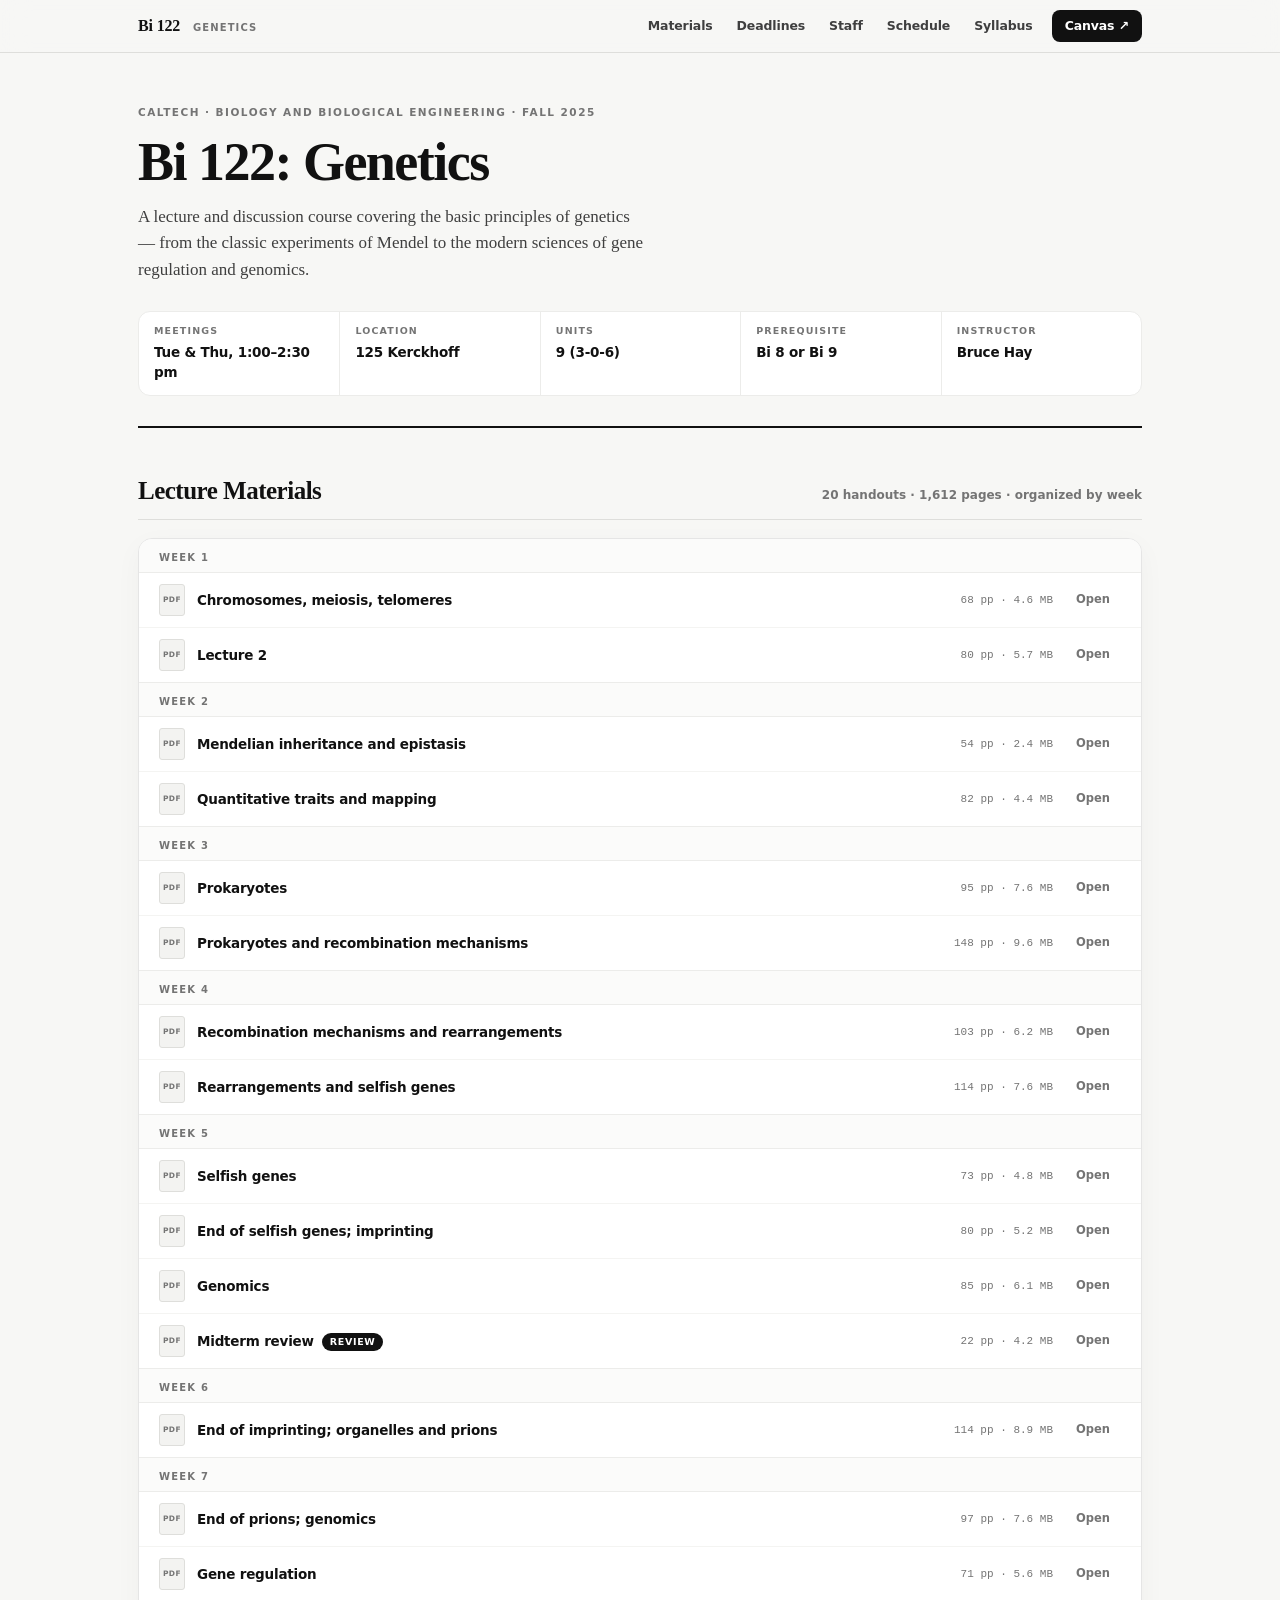
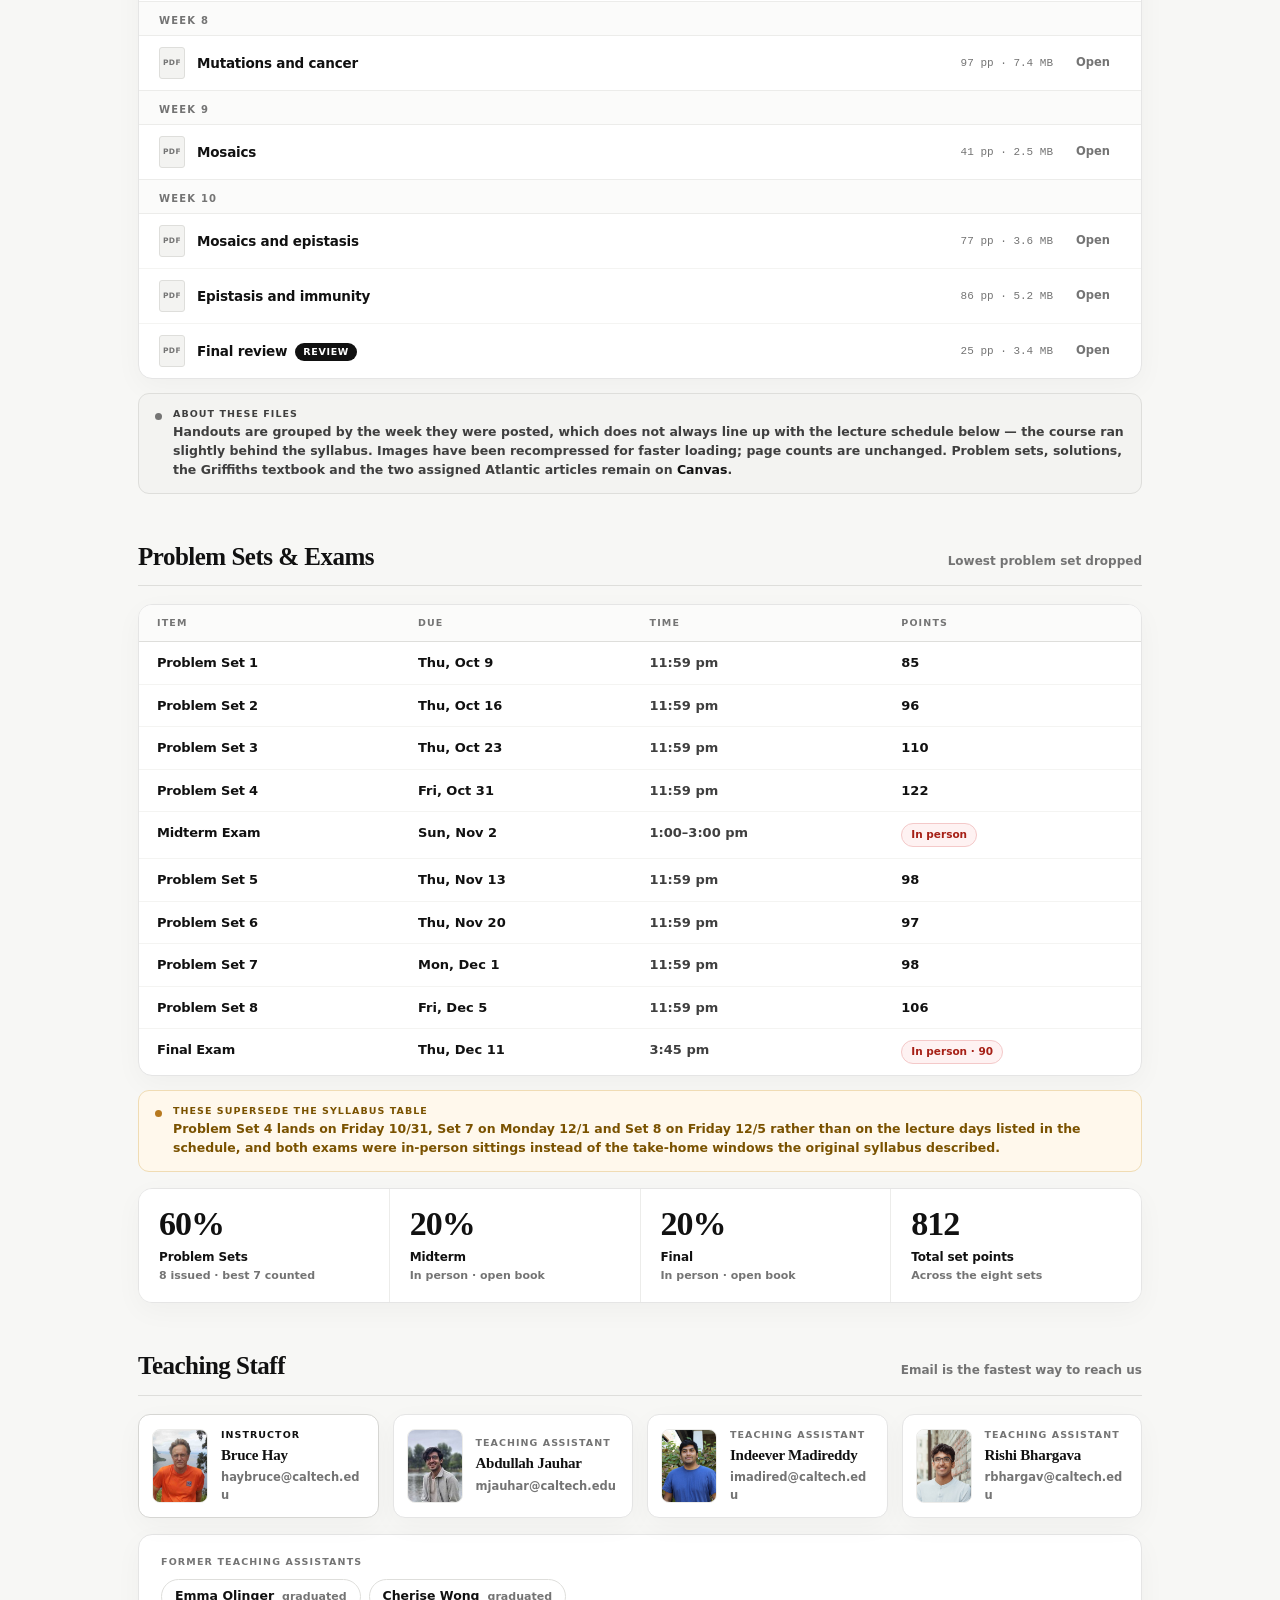
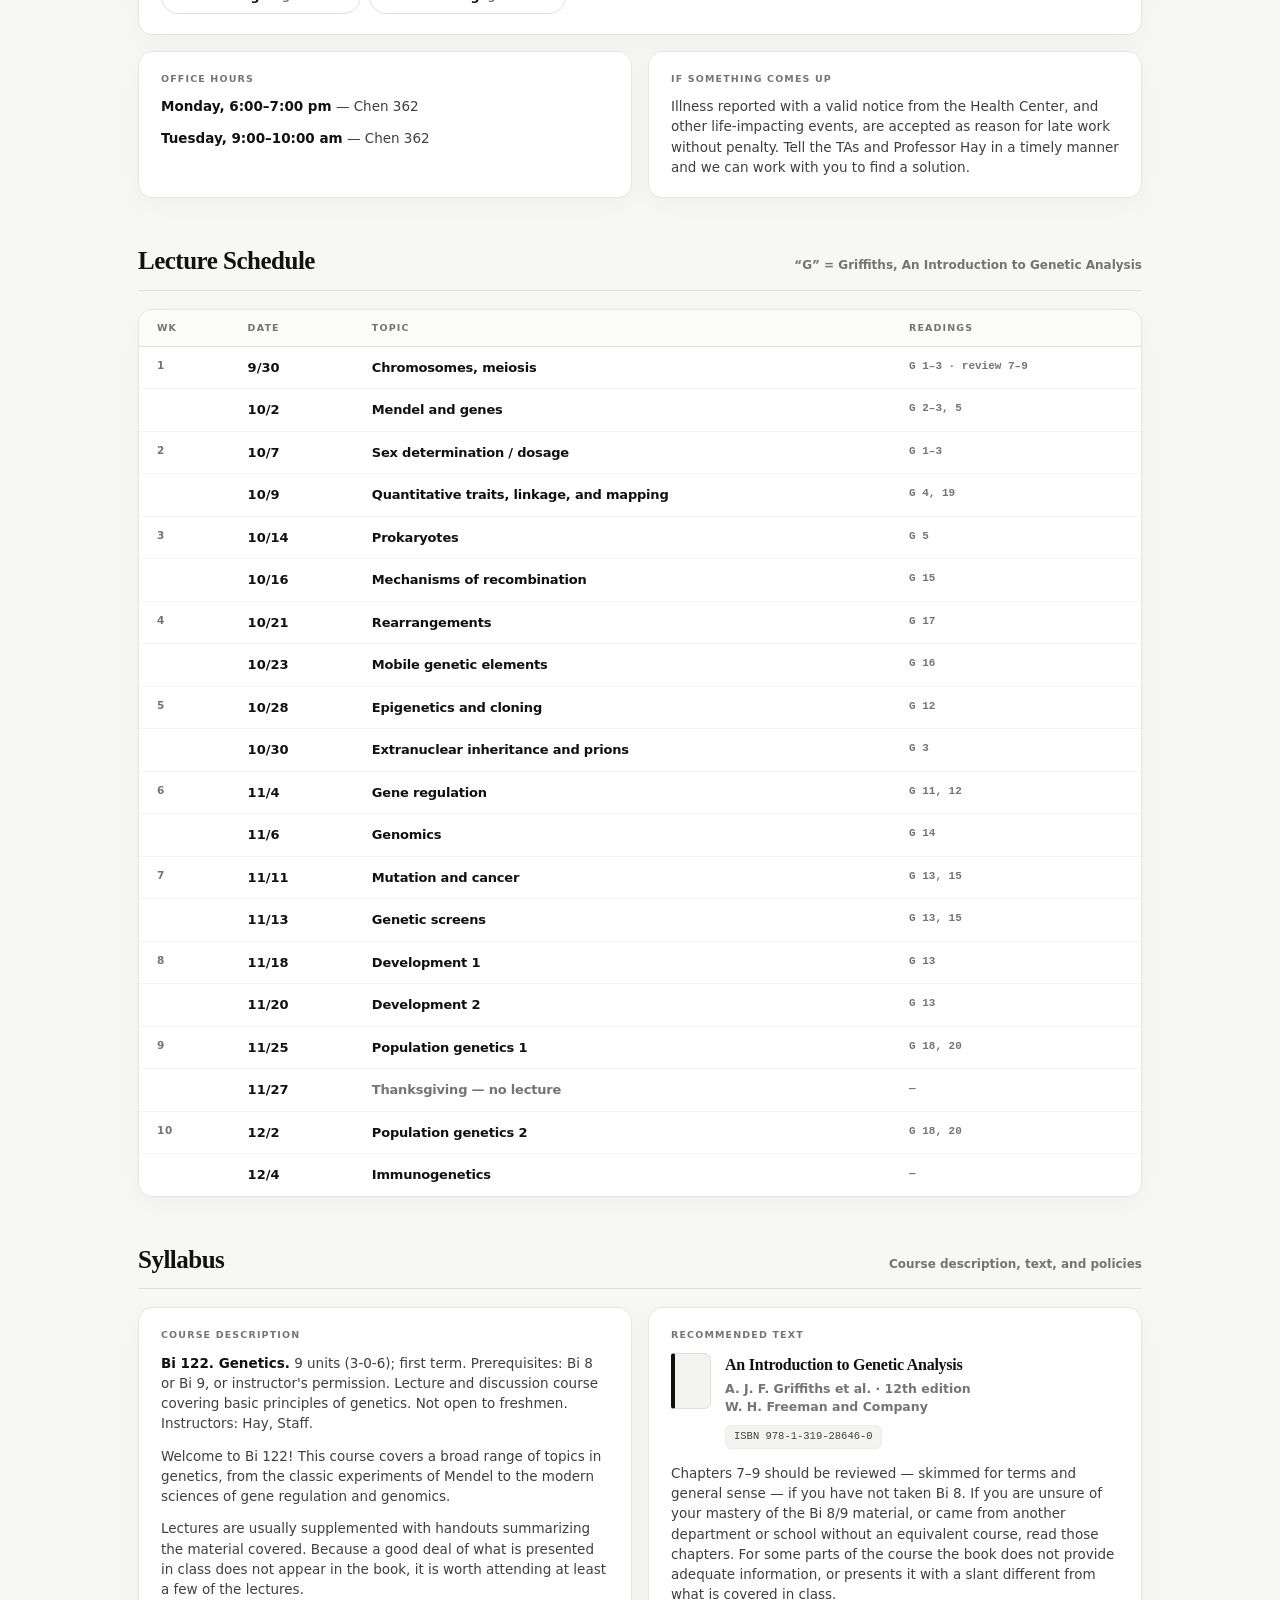
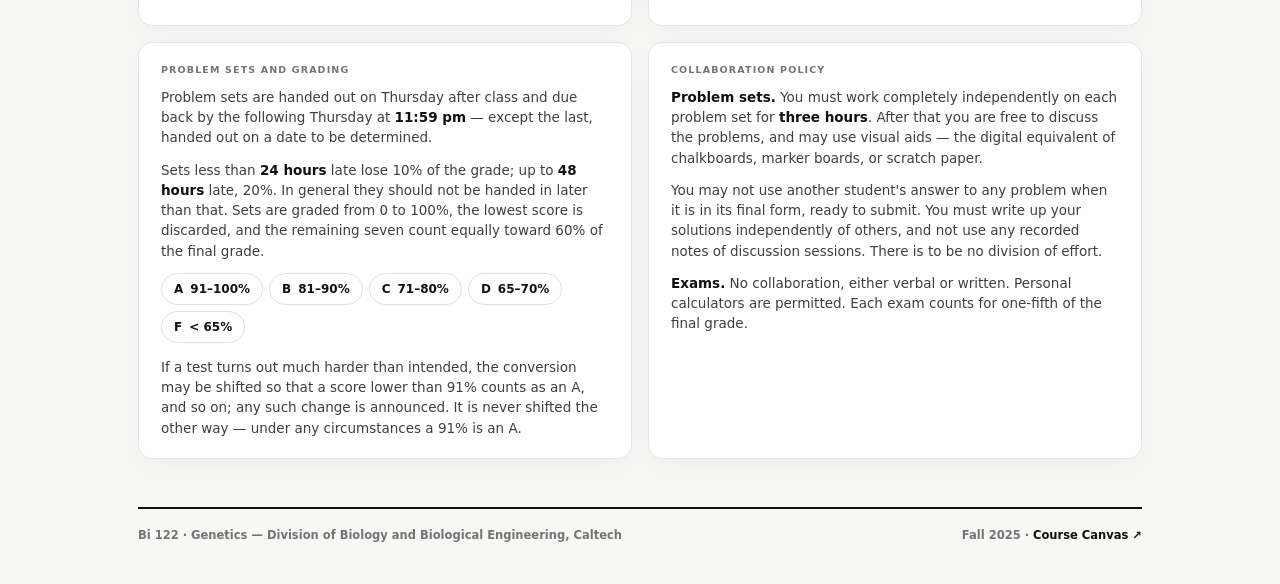
==== index.html @ 9243daea "Tighten staff card typography, document materials in README Co-Authored-By: Claude Fable 5 <noreply@" ====
<!DOCTYPE html>
<html lang="en">
<head>
<meta charset="utf-8">
<meta name="viewport" content="width=device-width, initial-scale=1">
<title>Bi 122 · Genetics — Caltech</title>
<meta name="description" content="Bi 122: Genetics — lecture handouts, problem set deadlines, syllabus, and teaching staff. Division of Biology and Biological Engineering, California Institute of Technology.">
<meta name="theme-color" content="#f7f7f5">
<link rel="stylesheet" href="styles.css">
</head>
<body>

<nav class="nav">
  <div class="nav-inner">
    <div class="nav-mark">Bi 122 <span>Genetics</span></div>
    <div class="nav-links">
      <a href="#materials">Materials</a>
      <a href="#deadlines">Deadlines</a>
      <a href="#staff">Staff</a>
      <a href="#schedule">Schedule</a>
      <a href="#syllabus">Syllabus</a>
      <a class="canvas" href="https://caltech.instructure.com/courses/9095" target="_blank" rel="noopener">Canvas ↗</a>
    </div>
  </div>
</nav>

<div class="shell">

  <header class="masthead">
    <div class="eyebrow">Caltech · Biology and Biological Engineering · Fall 2025</div>
    <h1>Bi 122: Genetics</h1>
    <p class="lede">
      A lecture and discussion course covering the basic principles of genetics — from the classic
      experiments of Mendel to the modern sciences of gene regulation and genomics.
    </p>
    <dl class="meta-row">
      <div class="meta-cell"><dt>Meetings</dt><dd>Tue &amp; Thu, 1:00–2:30 pm</dd></div>
      <div class="meta-cell"><dt>Location</dt><dd>125 Kerckhoff</dd></div>
      <div class="meta-cell"><dt>Units</dt><dd>9 (3-0-6)</dd></div>
      <div class="meta-cell"><dt>Prerequisite</dt><dd>Bi 8 or Bi 9</dd></div>
      <div class="meta-cell"><dt>Instructor</dt><dd>Bruce Hay</dd></div>
    </dl>
  </header>

  <!-- ── Materials ──────────────────────────────────────────── -->
  <section class="section" id="materials">
    <div class="section-head">
      <h2>Lecture Materials</h2>
      <span class="section-note">20 handouts · 1,612 pages · organized by week</span>
    </div>

    <div class="panel">
      <div class="wk">
        <div class="wk-head"><span class="wk-num">Week 1</span></div>
        <a class="file" href="materials/w1-chromosomes-meiosis-telomeres.pdf">
          <span class="file-ico">PDF</span>
          <span class="file-name">Chromosomes, meiosis, telomeres</span>
          <span class="file-meta">68 pp · 4.6 MB</span><span class="file-dl">Open</span>
        </a>
        <a class="file" href="materials/w1-lecture-2.pdf">
          <span class="file-ico">PDF</span>
          <span class="file-name">Lecture 2</span>
          <span class="file-meta">80 pp · 5.7 MB</span><span class="file-dl">Open</span>
        </a>
      </div>

      <div class="wk">
        <div class="wk-head"><span class="wk-num">Week 2</span></div>
        <a class="file" href="materials/w2-mendelian-inheritance-epistasis.pdf">
          <span class="file-ico">PDF</span>
          <span class="file-name">Mendelian inheritance and epistasis</span>
          <span class="file-meta">54 pp · 2.4 MB</span><span class="file-dl">Open</span>
        </a>
        <a class="file" href="materials/w2-quantitative-traits-mapping.pdf">
          <span class="file-ico">PDF</span>
          <span class="file-name">Quantitative traits and mapping</span>
          <span class="file-meta">82 pp · 4.4 MB</span><span class="file-dl">Open</span>
        </a>
      </div>

      <div class="wk">
        <div class="wk-head"><span class="wk-num">Week 3</span></div>
        <a class="file" href="materials/w3-prokaryotes.pdf">
          <span class="file-ico">PDF</span>
          <span class="file-name">Prokaryotes</span>
          <span class="file-meta">95 pp · 7.6 MB</span><span class="file-dl">Open</span>
        </a>
        <a class="file" href="materials/w3-prokaryotes-recombination.pdf">
          <span class="file-ico">PDF</span>
          <span class="file-name">Prokaryotes and recombination mechanisms</span>
          <span class="file-meta">148 pp · 9.6 MB</span><span class="file-dl">Open</span>
        </a>
      </div>

      <div class="wk">
        <div class="wk-head"><span class="wk-num">Week 4</span></div>
        <a class="file" href="materials/w4-recombination-rearrangements.pdf">
          <span class="file-ico">PDF</span>
          <span class="file-name">Recombination mechanisms and rearrangements</span>
          <span class="file-meta">103 pp · 6.2 MB</span><span class="file-dl">Open</span>
        </a>
        <a class="file" href="materials/w4-rearrangements-selfish-genes.pdf">
          <span class="file-ico">PDF</span>
          <span class="file-name">Rearrangements and selfish genes</span>
          <span class="file-meta">114 pp · 7.6 MB</span><span class="file-dl">Open</span>
        </a>
      </div>

      <div class="wk">
        <div class="wk-head"><span class="wk-num">Week 5</span></div>
        <a class="file" href="materials/w5-selfish-genes.pdf">
          <span class="file-ico">PDF</span>
          <span class="file-name">Selfish genes</span>
          <span class="file-meta">73 pp · 4.8 MB</span><span class="file-dl">Open</span>
        </a>
        <a class="file" href="materials/w5-selfish-genes-imprinting.pdf">
          <span class="file-ico">PDF</span>
          <span class="file-name">End of selfish genes; imprinting</span>
          <span class="file-meta">80 pp · 5.2 MB</span><span class="file-dl">Open</span>
        </a>
        <a class="file" href="materials/w5-genomics.pdf">
          <span class="file-ico">PDF</span>
          <span class="file-name">Genomics</span>
          <span class="file-meta">85 pp · 6.1 MB</span><span class="file-dl">Open</span>
        </a>
        <a class="file" href="materials/w5-midterm-review.pdf">
          <span class="file-ico">PDF</span>
          <span class="file-name">Midterm review<span class="rev">Review</span></span>
          <span class="file-meta">22 pp · 4.2 MB</span><span class="file-dl">Open</span>
        </a>
      </div>

      <div class="wk">
        <div class="wk-head"><span class="wk-num">Week 6</span></div>
        <a class="file" href="materials/w6-imprinting-organelles-prions.pdf">
          <span class="file-ico">PDF</span>
          <span class="file-name">End of imprinting; organelles and prions</span>
          <span class="file-meta">114 pp · 8.9 MB</span><span class="file-dl">Open</span>
        </a>
      </div>

      <div class="wk">
        <div class="wk-head"><span class="wk-num">Week 7</span></div>
        <a class="file" href="materials/w7-prions-genomics.pdf">
          <span class="file-ico">PDF</span>
          <span class="file-name">End of prions; genomics</span>
          <span class="file-meta">97 pp · 7.6 MB</span><span class="file-dl">Open</span>
        </a>
        <a class="file" href="materials/w7-gene-regulation.pdf">
          <span class="file-ico">PDF</span>
          <span class="file-name">Gene regulation</span>
          <span class="file-meta">71 pp · 5.6 MB</span><span class="file-dl">Open</span>
        </a>
      </div>

      <div class="wk">
        <div class="wk-head"><span class="wk-num">Week 8</span></div>
        <a class="file" href="materials/w8-mutations-cancer.pdf">
          <span class="file-ico">PDF</span>
          <span class="file-name">Mutations and cancer</span>
          <span class="file-meta">97 pp · 7.4 MB</span><span class="file-dl">Open</span>
        </a>
      </div>

      <div class="wk">
        <div class="wk-head"><span class="wk-num">Week 9</span></div>
        <a class="file" href="materials/w9-mosaics.pdf">
          <span class="file-ico">PDF</span>
          <span class="file-name">Mosaics</span>
          <span class="file-meta">41 pp · 2.5 MB</span><span class="file-dl">Open</span>
        </a>
      </div>

      <div class="wk">
        <div class="wk-head"><span class="wk-num">Week 10</span></div>
        <a class="file" href="materials/w10-mosaics-epistasis.pdf">
          <span class="file-ico">PDF</span>
          <span class="file-name">Mosaics and epistasis</span>
          <span class="file-meta">77 pp · 3.6 MB</span><span class="file-dl">Open</span>
        </a>
        <a class="file" href="materials/w10-epistasis-immunity.pdf">
          <span class="file-ico">PDF</span>
          <span class="file-name">Epistasis and immunity</span>
          <span class="file-meta">86 pp · 5.2 MB</span><span class="file-dl">Open</span>
        </a>
        <a class="file" href="materials/w10-final-review.pdf">
          <span class="file-ico">PDF</span>
          <span class="file-name">Final review<span class="rev">Review</span></span>
          <span class="file-meta">25 pp · 3.4 MB</span><span class="file-dl">Open</span>
        </a>
      </div>
    </div>

    <div class="callout plain">
      <div>
        <span class="callout-tag">About these files</span>
        Handouts are grouped by the week they were posted, which does not always line up with the
        lecture schedule below — the course ran slightly behind the syllabus. Images have been
        recompressed for faster loading; page counts are unchanged. Problem sets, solutions, the
        Griffiths textbook and the two assigned <em>Atlantic</em> articles remain on
        <a href="https://caltech.instructure.com/courses/9095" target="_blank" rel="noopener"><strong>Canvas</strong></a>.
      </div>
    </div>
  </section>

  <!-- ── Deadlines ──────────────────────────────────────────── -->
  <section class="section" id="deadlines">
    <div class="section-head">
      <h2>Problem Sets &amp; Exams</h2>
      <span class="section-note">Lowest problem set dropped</span>
    </div>

    <div class="panel">
      <div class="table-scroll">
        <table>
          <thead>
            <tr>
              <th scope="col">Item</th><th scope="col">Due</th>
              <th scope="col">Time</th><th scope="col">Points</th>
            </tr>
          </thead>
          <tbody>
            <tr><td class="topic">Problem Set 1</td><td class="date">Thu, Oct 9</td><td>11:59 pm</td><td class="num">85</td></tr>
            <tr><td class="topic">Problem Set 2</td><td class="date">Thu, Oct 16</td><td>11:59 pm</td><td class="num">96</td></tr>
            <tr><td class="topic">Problem Set 3</td><td class="date">Thu, Oct 23</td><td>11:59 pm</td><td class="num">110</td></tr>
            <tr><td class="topic">Problem Set 4</td><td class="date">Fri, Oct 31</td><td>11:59 pm</td><td class="num">122</td></tr>
            <tr class="rule">
              <td class="topic">Midterm Exam</td><td class="date">Sun, Nov 2</td>
              <td>1:00–3:00 pm</td><td><span class="tag exam">In person</span></td>
            </tr>
            <tr class="rule"><td class="topic">Problem Set 5</td><td class="date">Thu, Nov 13</td><td>11:59 pm</td><td class="num">98</td></tr>
            <tr><td class="topic">Problem Set 6</td><td class="date">Thu, Nov 20</td><td>11:59 pm</td><td class="num">97</td></tr>
            <tr><td class="topic">Problem Set 7</td><td class="date">Mon, Dec 1</td><td>11:59 pm</td><td class="num">98</td></tr>
            <tr><td class="topic">Problem Set 8</td><td class="date">Fri, Dec 5</td><td>11:59 pm</td><td class="num">106</td></tr>
            <tr class="rule">
              <td class="topic">Final Exam</td><td class="date">Thu, Dec 11</td>
              <td>3:45 pm</td><td><span class="tag exam">In person · 90</span></td>
            </tr>
          </tbody>
        </table>
      </div>
    </div>

    <div class="callout">
      <div>
        <span class="callout-tag">These supersede the syllabus table</span>
        Problem Set 4 lands on Friday 10/31, Set 7 on Monday 12/1 and Set 8 on Friday 12/5 rather
        than on the lecture days listed in the schedule, and both exams were in-person sittings
        instead of the take-home windows the original syllabus described.
      </div>
    </div>

    <div class="panel" style="margin-top:16px">
      <div class="stats">
        <div class="stat">
          <div class="stat-value">60%</div>
          <div class="stat-label">Problem Sets</div>
          <div class="stat-sub">8 issued · best 7 counted</div>
        </div>
        <div class="stat">
          <div class="stat-value">20%</div>
          <div class="stat-label">Midterm</div>
          <div class="stat-sub">In person · open book</div>
        </div>
        <div class="stat">
          <div class="stat-value">20%</div>
          <div class="stat-label">Final</div>
          <div class="stat-sub">In person · open book</div>
        </div>
        <div class="stat">
          <div class="stat-value">812</div>
          <div class="stat-label">Total set points</div>
          <div class="stat-sub">Across the eight sets</div>
        </div>
      </div>
    </div>
  </section>

  <!-- ── Staff ──────────────────────────────────────────────── -->
  <section class="section" id="staff">
    <div class="section-head">
      <h2>Teaching Staff</h2>
      <span class="section-note">Email is the fastest way to reach us</span>
    </div>

    <div class="people">
      <div class="person lead">
        <img src="images/hay.jpg" alt="Bruce Hay" width="56" height="74">
        <div>
          <div class="person-role">Instructor</div>
          <div class="person-name">Bruce Hay</div>
          <a class="person-mail" href="mailto:haybruce@caltech.edu">haybruce@caltech.edu</a>
        </div>
      </div>
      <div class="person">
        <img src="images/jauhar.jpg" alt="Abdullah Jauhar" width="56" height="74">
        <div>
          <div class="person-role">Teaching Assistant</div>
          <div class="person-name">Abdullah Jauhar</div>
          <a class="person-mail" href="mailto:mjauhar@caltech.edu">mjauhar@caltech.edu</a>
        </div>
      </div>
      <div class="person">
        <img src="images/madireddy.jpg" alt="Indeever Madireddy" width="56" height="74">
        <div>
          <div class="person-role">Teaching Assistant</div>
          <div class="person-name">Indeever Madireddy</div>
          <a class="person-mail" href="mailto:imadired@caltech.edu">imadired@caltech.edu</a>
        </div>
      </div>
      <div class="person">
        <img src="images/bhargava.jpg" alt="Rishi Bhargava" width="56" height="74">
        <div>
          <div class="person-role">Teaching Assistant</div>
          <div class="person-name">Rishi Bhargava</div>
          <a class="person-mail" href="mailto:rbhargav@caltech.edu">rbhargav@caltech.edu</a>
        </div>
      </div>
    </div>

    <div class="panel panel-pad" style="margin-top:16px">
      <div class="sub">Former teaching assistants</div>
      <div class="alumni">
        <span class="alum">Emma Olinger <span>graduated</span></span>
        <span class="alum">Cherise Wong <span>graduated</span></span>
      </div>
    </div>

    <div class="grid-2" style="margin-top:16px">
      <div class="panel panel-pad">
        <div class="sub">Office hours</div>
        <div class="prose">
          <p><strong>Monday, 6:00–7:00 pm</strong> — Chen 362</p>
          <p><strong>Tuesday, 9:00–10:00 am</strong> — Chen 362</p>
        </div>
      </div>
      <div class="panel panel-pad">
        <div class="sub">If something comes up</div>
        <div class="prose">
          <p>
            Illness reported with a valid notice from the Health Center, and other life-impacting
            events, are accepted as reason for late work without penalty. Tell the TAs and Professor
            Hay in a timely manner and we can work with you to find a solution.
          </p>
        </div>
      </div>
    </div>
  </section>

  <!-- ── Schedule ───────────────────────────────────────────── -->
  <section class="section" id="schedule">
    <div class="section-head">
      <h2>Lecture Schedule</h2>
      <span class="section-note">“G” = Griffiths, <em>An Introduction to Genetic Analysis</em></span>
    </div>

    <div class="panel">
      <div class="table-scroll">
        <table>
          <thead>
            <tr>
              <th scope="col">Wk</th><th scope="col">Date</th>
              <th scope="col">Topic</th><th scope="col">Readings</th>
            </tr>
          </thead>
          <tbody>
            <tr><td class="week">1</td><td class="date">9/30</td><td class="topic">Chromosomes, meiosis</td><td class="reading">G 1–3 · review 7–9</td></tr>
            <tr><td class="week"></td><td class="date">10/2</td><td class="topic">Mendel and genes</td><td class="reading">G 2–3, 5</td></tr>
            <tr class="rule"><td class="week">2</td><td class="date">10/7</td><td class="topic">Sex determination / dosage</td><td class="reading">G 1–3</td></tr>
            <tr><td class="week"></td><td class="date">10/9</td><td class="topic">Quantitative traits, linkage, and mapping</td><td class="reading">G 4, 19</td></tr>
            <tr class="rule"><td class="week">3</td><td class="date">10/14</td><td class="topic">Prokaryotes</td><td class="reading">G 5</td></tr>
            <tr><td class="week"></td><td class="date">10/16</td><td class="topic">Mechanisms of recombination</td><td class="reading">G 15</td></tr>
            <tr class="rule"><td class="week">4</td><td class="date">10/21</td><td class="topic">Rearrangements</td><td class="reading">G 17</td></tr>
            <tr><td class="week"></td><td class="date">10/23</td><td class="topic">Mobile genetic elements</td><td class="reading">G 16</td></tr>
            <tr class="rule"><td class="week">5</td><td class="date">10/28</td><td class="topic">Epigenetics and cloning</td><td class="reading">G 12</td></tr>
            <tr><td class="week"></td><td class="date">10/30</td><td class="topic">Extranuclear inheritance and prions</td><td class="reading">G 3</td></tr>
            <tr class="rule"><td class="week">6</td><td class="date">11/4</td><td class="topic">Gene regulation</td><td class="reading">G 11, 12</td></tr>
            <tr><td class="week"></td><td class="date">11/6</td><td class="topic">Genomics</td><td class="reading">G 14</td></tr>
            <tr class="rule"><td class="week">7</td><td class="date">11/11</td><td class="topic">Mutation and cancer</td><td class="reading">G 13, 15</td></tr>
            <tr><td class="week"></td><td class="date">11/13</td><td class="topic">Genetic screens</td><td class="reading">G 13, 15</td></tr>
            <tr class="rule"><td class="week">8</td><td class="date">11/18</td><td class="topic">Development 1</td><td class="reading">G 13</td></tr>
            <tr><td class="week"></td><td class="date">11/20</td><td class="topic">Development 2</td><td class="reading">G 13</td></tr>
            <tr class="rule"><td class="week">9</td><td class="date">11/25</td><td class="topic">Population genetics 1</td><td class="reading">G 18, 20</td></tr>
            <tr class="row-off"><td class="week"></td><td class="date">11/27</td><td class="topic">Thanksgiving — no lecture</td><td class="reading">—</td></tr>
            <tr class="rule"><td class="week">10</td><td class="date">12/2</td><td class="topic">Population genetics 2</td><td class="reading">G 18, 20</td></tr>
            <tr><td class="week"></td><td class="date">12/4</td><td class="topic">Immunogenetics</td><td class="reading">—</td></tr>
          </tbody>
        </table>
      </div>
    </div>
  </section>

  <!-- ── Syllabus ───────────────────────────────────────────── -->
  <section class="section" id="syllabus">
    <div class="section-head">
      <h2>Syllabus</h2>
      <span class="section-note">Course description, text, and policies</span>
    </div>

    <div class="grid-2">
      <div class="panel panel-pad">
        <div class="sub">Course description</div>
        <div class="prose">
          <p>
            <strong>Bi 122. Genetics.</strong> 9 units (3-0-6); first term. Prerequisites: Bi 8 or
            Bi 9, or instructor's permission. Lecture and discussion course covering basic principles
            of genetics. Not open to freshmen. Instructors: Hay, Staff.
          </p>
          <p>
            Welcome to Bi 122! This course covers a broad range of topics in genetics, from the
            classic experiments of Mendel to the modern sciences of gene regulation and genomics.
          </p>
          <p>
            Lectures are usually supplemented with handouts summarizing the material covered. Because
            a good deal of what is presented in class does not appear in the book, it is worth
            attending at least a few of the lectures.
          </p>
        </div>
      </div>

      <div class="panel panel-pad">
        <div class="sub">Recommended text</div>
        <div class="book">
          <div class="book-spine" aria-hidden="true"></div>
          <div>
            <div class="book-title">An Introduction to Genetic Analysis</div>
            <div class="book-meta">
              A. J. F. Griffiths et al. · 12th edition<br>W. H. Freeman and Company
            </div>
            <span class="isbn">ISBN 978-1-319-28646-0</span>
          </div>
        </div>
        <div class="prose" style="margin-top:14px">
          <p>
            Chapters 7–9 should be reviewed — skimmed for terms and general sense — if you have not
            taken Bi 8. If you are unsure of your mastery of the Bi 8/9 material, or came from
            another department or school without an equivalent course, read those chapters. For some
            parts of the course the book does not provide adequate information, or presents it with
            a slant different from what is covered in class.
          </p>
        </div>
      </div>
    </div>

    <div class="grid-2" style="margin-top:16px">
      <div class="panel panel-pad">
        <div class="sub">Problem sets and grading</div>
        <div class="prose">
          <p>
            Problem sets are handed out on Thursday after class and due back by the following
            Thursday at <strong>11:59 pm</strong> — except the last, handed out on a date to be
            determined.
          </p>
          <p>
            Sets less than <strong>24 hours</strong> late lose 10% of the grade; up to
            <strong>48 hours</strong> late, 20%. In general they should not be handed in later than
            that. Sets are graded from 0 to 100%, the lowest score is discarded, and the remaining
            seven count equally toward 60% of the final grade.
          </p>
        </div>
        <div class="scale">
          <span class="grade"><b>A</b> 91–100%</span>
          <span class="grade"><b>B</b> 81–90%</span>
          <span class="grade"><b>C</b> 71–80%</span>
          <span class="grade"><b>D</b> 65–70%</span>
          <span class="grade"><b>F</b> &lt; 65%</span>
        </div>
        <div class="prose" style="margin-top:14px">
          <p>
            If a test turns out much harder than intended, the conversion may be shifted so that a
            score lower than 91% counts as an A, and so on; any such change is announced. It is never
            shifted the other way — under any circumstances a 91% is an A.
          </p>
        </div>
      </div>

      <div class="panel panel-pad">
        <div class="sub">Collaboration policy</div>
        <div class="prose">
          <p>
            <strong>Problem sets.</strong> You must work completely independently on each problem set
            for <strong>three hours</strong>. After that you are free to discuss the problems, and may
            use visual aids — the digital equivalent of chalkboards, marker boards, or scratch paper.
          </p>
          <p>
            You may not use another student's answer to any problem when it is in its final form,
            ready to submit. You must write up your solutions independently of others, and not use
            any recorded notes of discussion sessions. There is to be no division of effort.
          </p>
          <p>
            <strong>Exams.</strong> No collaboration, either verbal or written. Personal calculators
            are permitted. Each exam counts for one-fifth of the final grade.
          </p>
        </div>
      </div>
    </div>
  </section>

  <footer class="footer">
    <span>Bi 122 · Genetics — Division of Biology and Biological Engineering, Caltech</span>
    <span>Fall 2025 · <a href="https://caltech.instructure.com/courses/9095" target="_blank" rel="noopener">Course Canvas ↗</a></span>
  </footer>

</div>
</body>
</html>
---- styles.css ----
/* ── Bi 122 · Genetics ─────────────────────────────────────────────── */

:root {
  --background: #f7f7f5;
  --panel: #ffffff;
  --surface: #f3f3f1;
  --surface-hover: #ececea;
  --ink: #111111;
  --muted: #747474;
  --muted-strong: #3f3f3f;
  --border: #dededb;
  --border-soft: #ececea;
  --danger: #b42318;
  --shadow: 0 10px 32px rgba(17, 17, 17, 0.055);
  --panel-shadow: 0 8px 28px rgba(0, 0, 0, 0.035);
  --ease: cubic-bezier(0.2, 0.8, 0.2, 1);
  --serif: Charter, "Bitstream Charter", "Iowan Old Style", "Palatino Linotype",
    Palatino, "Book Antiqua", Georgia, ui-serif, serif;
  --sans: Inter, ui-sans-serif, system-ui, -apple-system, BlinkMacSystemFont,
    "Segoe UI", sans-serif;
  --mono: ui-monospace, SFMono-Regular, Menlo, Monaco, Consolas, monospace;
}

*,
*::before,
*::after {
  box-sizing: border-box;
}

html {
  scroll-behavior: smooth;
  scroll-padding-top: 76px;
}

body {
  margin: 0;
  min-width: 320px;
  background: var(--background);
  color: var(--ink);
  font-family: var(--sans);
  font-size: 13.5px;
  line-height: 1.5;
  font-synthesis: none;
  text-rendering: optimizeLegibility;
  -webkit-font-smoothing: antialiased;
  -moz-osx-font-smoothing: grayscale;
}

::selection {
  background: #ddddda;
}

a {
  color: var(--ink);
  text-decoration: none;
}

a:focus-visible,
button:focus-visible {
  outline: 2px solid var(--ink);
  outline-offset: 3px;
  border-radius: 3px;
}

/* ── Shell ─────────────────────────────────────────────────────────── */

.shell {
  max-width: 1060px;
  margin: 0 auto;
  padding: 0 28px 40px;
}

/* ── Nav ───────────────────────────────────────────────────────────── */

.nav {
  position: sticky;
  top: 0;
  z-index: 20;
  background: rgba(247, 247, 245, 0.9);
  backdrop-filter: saturate(180%) blur(14px);
  -webkit-backdrop-filter: saturate(180%) blur(14px);
  border-bottom: 1px solid var(--border);
}

.nav-inner {
  max-width: 1060px;
  margin: 0 auto;
  padding: 10px 28px;
  display: flex;
  align-items: center;
  justify-content: space-between;
  gap: 16px;
}

.nav-mark {
  font-family: var(--serif);
  font-size: 16px;
  font-weight: 700;
  letter-spacing: -0.01em;
  white-space: nowrap;
}

.nav-mark span {
  font-family: var(--sans);
  font-size: 10px;
  font-weight: 800;
  letter-spacing: 0.11em;
  text-transform: uppercase;
  color: var(--muted);
  margin-left: 9px;
}

.nav-links {
  display: flex;
  align-items: center;
  gap: 2px;
  flex-wrap: wrap;
}

.nav-links a {
  display: inline-flex;
  align-items: center;
  height: 32px;
  padding: 0 11px;
  border-radius: 8px;
  font-size: 12.5px;
  font-weight: 650;
  letter-spacing: -0.01em;
  color: var(--muted-strong);
  transition: background 0.18s var(--ease), color 0.18s var(--ease);
}

.nav-links a:hover {
  background: var(--surface-hover);
  color: var(--ink);
}

.nav-links a.canvas {
  margin-left: 6px;
  background: var(--ink);
  color: #fff;
  font-weight: 700;
  padding: 0 13px;
}

.nav-links a.canvas:hover {
  background: #000;
  color: #fff;
}

/* ── Masthead ──────────────────────────────────────────────────────── */

.masthead {
  padding: 52px 0 30px;
  border-bottom: 2px solid var(--ink);
}

.eyebrow {
  font-size: 10.5px;
  font-weight: 800;
  letter-spacing: 0.14em;
  text-transform: uppercase;
  color: var(--muted);
}

.masthead h1 {
  font-family: var(--serif);
  margin: 14px 0 0;
  font-size: clamp(34px, 6vw, 54px);
  font-weight: 700;
  letter-spacing: -0.028em;
  line-height: 1.02;
}

.masthead .lede {
  margin: 14px 0 0;
  max-width: 60ch;
  font-family: var(--serif);
  font-size: 17px;
  line-height: 1.55;
  color: var(--muted-strong);
}

.meta-row {
  display: flex;
  flex-wrap: wrap;
  margin: 28px 0 0;
  background: var(--panel);
  border: 1px solid var(--border-soft);
  border-radius: 12px;
  overflow: hidden;
}

.meta-cell {
  flex: 1 1 138px;
  padding: 12px 15px;
  border-left: 1px solid var(--border-soft);
}

.meta-cell:first-child {
  border-left: 0;
}

.meta-cell dt {
  font-size: 9.5px;
  font-weight: 800;
  letter-spacing: 0.12em;
  text-transform: uppercase;
  color: var(--muted);
}

.meta-cell dd {
  margin: 4px 0 0;
  font-size: 13.5px;
  font-weight: 700;
  letter-spacing: -0.015em;
}

/* ── Sections ──────────────────────────────────────────────────────── */

.section {
  padding-top: 44px;
}

.section-head {
  display: flex;
  align-items: baseline;
  justify-content: space-between;
  gap: 14px;
  flex-wrap: wrap;
  padding-bottom: 10px;
  margin-bottom: 18px;
  border-bottom: 1px solid var(--border);
}

.section h2 {
  font-family: var(--serif);
  margin: 0;
  font-size: 25px;
  font-weight: 700;
  letter-spacing: -0.02em;
}

.section-note {
  font-size: 12px;
  font-weight: 650;
  color: var(--muted);
}

/* ── Panels ────────────────────────────────────────────────────────── */

.panel {
  background: var(--panel);
  border: 1px solid #e5e5e5;
  border-radius: 14px;
  box-shadow: var(--panel-shadow);
  overflow: hidden;
}

.panel-pad {
  padding: 20px 22px;
}

.prose p {
  margin: 0 0 12px;
  color: var(--muted-strong);
  max-width: 76ch;
}

.prose p:last-child {
  margin-bottom: 0;
}

.prose strong {
  color: var(--ink);
  font-weight: 700;
}

.grid-2 {
  display: grid;
  grid-template-columns: repeat(2, 1fr);
  gap: 16px;
}

.sub {
  font-size: 9.5px;
  font-weight: 800;
  letter-spacing: 0.12em;
  text-transform: uppercase;
  color: var(--muted);
  margin-bottom: 10px;
}

/* ── People ────────────────────────────────────────────────────────── */

.people {
  display: grid;
  grid-template-columns: repeat(auto-fit, minmax(196px, 1fr));
  gap: 14px;
}

.person {
  display: flex;
  gap: 13px;
  align-items: center;
  padding: 13px;
  background: var(--panel);
  border: 1px solid #e5e5e5;
  border-radius: 12px;
  box-shadow: var(--panel-shadow);
  transition: transform 0.2s var(--ease), box-shadow 0.2s var(--ease);
}

.person:hover {
  transform: translateY(-2px);
  box-shadow: var(--shadow);
}

.person img {
  flex: none;
  width: 56px;
  height: 74px;
  object-fit: cover;
  border-radius: 8px;
  background: var(--surface);
  border: 1px solid var(--border-soft);
}

.person.lead {
  border-color: #d6d6d3;
}

.person.lead .person-role {
  color: var(--ink);
}

.person-role {
  font-size: 9.5px;
  font-weight: 800;
  letter-spacing: 0.11em;
  text-transform: uppercase;
  color: var(--muted);
}

.person-name {
  font-family: var(--serif);
  font-size: 15px;
  font-weight: 700;
  letter-spacing: -0.015em;
  margin-top: 2px;
}

.person-mail {
  display: block;
  margin-top: 3px;
  font-size: 11.5px;
  font-weight: 600;
  color: var(--muted);
  word-break: break-word;
  transition: color 0.18s var(--ease);
}

.person-mail:hover {
  color: var(--ink);
}

.alumni {
  display: flex;
  flex-wrap: wrap;
  gap: 8px;
  align-items: center;
}

.alum {
  display: inline-flex;
  align-items: baseline;
  gap: 8px;
  padding: 7px 13px;
  border-radius: 999px;
  border: 1px solid var(--border);
  background: var(--panel);
  font-size: 12.5px;
  font-weight: 650;
}

.alum span {
  font-size: 11px;
  color: var(--muted);
  font-weight: 600;
}

/* ── Materials ─────────────────────────────────────────────────────── */

.wk {
  border-bottom: 1px solid var(--border-soft);
}

.wk:last-child {
  border-bottom: 0;
}

.wk-head {
  display: flex;
  align-items: baseline;
  gap: 10px;
  padding: 11px 20px 7px;
  background: #fbfbfa;
  border-bottom: 1px solid var(--border-soft);
}

.wk-num {
  font-size: 10px;
  font-weight: 800;
  letter-spacing: 0.12em;
  text-transform: uppercase;
  color: var(--muted);
}

.file {
  display: flex;
  align-items: center;
  gap: 12px;
  padding: 11px 20px;
  border-bottom: 1px solid #f4f4f2;
  transition: background 0.15s var(--ease);
}

.file:last-child {
  border-bottom: 0;
}

.file:hover {
  background: #fafafa;
}

.file-ico {
  flex: none;
  width: 26px;
  height: 32px;
  border-radius: 3px;
  border: 1px solid var(--border);
  background: var(--surface);
  display: grid;
  place-items: center;
  font-size: 7.5px;
  font-weight: 800;
  letter-spacing: 0.05em;
  color: var(--muted);
}

.file-name {
  font-size: 13.5px;
  font-weight: 700;
  letter-spacing: -0.015em;
  flex: 1;
  min-width: 0;
}

.file-name .rev {
  display: inline-block;
  margin-left: 8px;
  padding: 2px 8px;
  border-radius: 999px;
  background: var(--ink);
  color: #fff;
  font-size: 9.5px;
  font-weight: 800;
  letter-spacing: 0.07em;
  text-transform: uppercase;
  vertical-align: 1px;
}

.file-meta {
  flex: none;
  font-family: var(--mono);
  font-size: 11px;
  color: var(--muted);
  white-space: nowrap;
}

.file-dl {
  flex: none;
  font-size: 11.5px;
  font-weight: 700;
  color: var(--muted);
  padding: 5px 10px;
  border-radius: 8px;
  border: 1px solid transparent;
  transition: all 0.15s var(--ease);
}

.file:hover .file-dl {
  color: var(--ink);
  border-color: var(--border);
  background: var(--panel);
}

/* ── Tables ────────────────────────────────────────────────────────── */

.table-scroll {
  overflow-x: auto;
}

table {
  width: 100%;
  border-collapse: collapse;
  min-width: 600px;
}

thead th {
  text-align: left;
  padding: 11px 18px;
  font-size: 9.5px;
  font-weight: 800;
  letter-spacing: 0.12em;
  text-transform: uppercase;
  color: var(--muted);
  background: #fbfbfa;
  border-bottom: 1px solid var(--border);
  white-space: nowrap;
}

tbody td {
  padding: 11px 18px;
  border-bottom: 1px solid #f4f4f2;
  vertical-align: top;
  font-size: 13px;
  font-weight: 600;
  color: var(--muted-strong);
}

tbody tr:last-child td {
  border-bottom: 0;
}

tbody tr:hover td {
  background: #fafafa;
}

td.week {
  font-size: 10.5px;
  font-weight: 800;
  letter-spacing: 0.07em;
  color: var(--muted);
  white-space: nowrap;
}

td.date {
  font-weight: 700;
  color: var(--ink);
  white-space: nowrap;
  font-variant-numeric: tabular-nums;
}

td.topic {
  font-weight: 700;
  color: var(--ink);
  letter-spacing: -0.015em;
}

td.reading {
  font-family: var(--mono);
  font-size: 11px;
  color: var(--muted);
  white-space: nowrap;
}

td.num {
  font-variant-numeric: tabular-nums;
  font-weight: 700;
  color: var(--ink);
}

.rule td {
  border-top: 1px solid var(--border);
}

.tag {
  display: inline-block;
  padding: 3px 9px;
  border-radius: 999px;
  font-size: 10.5px;
  font-weight: 700;
  white-space: nowrap;
  background: var(--ink);
  border: 1px solid var(--ink);
  color: #fff;
}

.tag.exam {
  background: #fef2f2;
  border-color: #f4c9c9;
  color: #a62016;
}

.row-off td.topic {
  color: var(--muted);
  font-weight: 650;
}

/* ── Stat strip ────────────────────────────────────────────────────── */

.stats {
  display: grid;
  grid-template-columns: repeat(auto-fit, minmax(150px, 1fr));
  gap: 1px;
  background: var(--border-soft);
}

.stat {
  background: var(--panel);
  padding: 18px 20px;
}

.stat-value {
  font-family: var(--serif);
  font-size: clamp(26px, 4.5vw, 34px);
  font-weight: 700;
  letter-spacing: -0.03em;
  line-height: 1;
}

.stat-label {
  margin-top: 7px;
  font-size: 12px;
  font-weight: 700;
  letter-spacing: -0.01em;
}

.stat-sub {
  margin-top: 2px;
  font-size: 11px;
  font-weight: 600;
  color: var(--muted);
}

.scale {
  display: flex;
  flex-wrap: wrap;
  gap: 6px;
  margin-top: 12px;
}

.grade {
  display: inline-flex;
  align-items: baseline;
  gap: 7px;
  padding: 6px 12px;
  border-radius: 999px;
  border: 1px solid #e0e0e0;
  font-size: 12px;
  font-weight: 650;
}

.grade b {
  font-weight: 800;
}

/* ── Callout ───────────────────────────────────────────────────────── */

.callout {
  display: flex;
  gap: 11px;
  padding: 13px 16px;
  border-radius: 11px;
  background: #fff8ec;
  border: 1px solid #f0dcb4;
  color: #7a5200;
  font-size: 12.5px;
  font-weight: 620;
  margin-top: 14px;
}

.callout::before {
  content: "";
  flex: none;
  width: 7px;
  height: 7px;
  margin-top: 6px;
  border-radius: 999px;
  background: #b7791f;
}

.callout-tag {
  display: block;
  font-weight: 800;
  font-size: 9.5px;
  letter-spacing: 0.11em;
  text-transform: uppercase;
  margin-bottom: 2px;
}

.callout.plain {
  background: var(--surface);
  border-color: var(--border);
  color: var(--muted-strong);
}

.callout.plain::before {
  background: var(--muted);
}

/* ── Book ──────────────────────────────────────────────────────────── */

.book {
  display: flex;
  gap: 14px;
  align-items: flex-start;
}

.book-spine {
  flex: none;
  width: 40px;
  height: 56px;
  border-radius: 3px 7px 7px 3px;
  background: var(--surface);
  border: 1px solid var(--border);
  border-left: 4px solid var(--ink);
}

.book-title {
  font-family: var(--serif);
  font-size: 16px;
  font-weight: 700;
  letter-spacing: -0.015em;
}

.book-meta {
  margin-top: 3px;
  font-size: 12.5px;
  font-weight: 600;
  color: var(--muted);
}

.isbn {
  display: inline-block;
  margin-top: 8px;
  padding: 3px 8px;
  border-radius: 6px;
  background: var(--surface);
  border: 1px solid var(--border-soft);
  font-family: var(--mono);
  font-size: 10.5px;
  color: var(--muted-strong);
}

/* ── Footer ────────────────────────────────────────────────────────── */

.footer {
  margin-top: 48px;
  border-top: 2px solid var(--ink);
  padding: 18px 0 0;
  display: flex;
  justify-content: space-between;
  gap: 12px;
  flex-wrap: wrap;
  font-size: 11.5px;
  font-weight: 650;
  color: var(--muted);
}

/* ── Responsive ────────────────────────────────────────────────────── */

@media (max-width: 900px) {
  .nav-inner {
    flex-direction: column;
    align-items: flex-start;
    gap: 6px;
  }
  .grid-2 {
    grid-template-columns: 1fr;
  }
}

@media (max-width: 640px) {
  .shell {
    padding: 0 16px 32px;
  }
  .nav-inner {
    padding: 9px 16px;
  }
  .masthead {
    padding: 30px 0 24px;
  }
  .panel-pad {
    padding: 16px;
  }
  .file,
  .wk-head {
    padding-left: 14px;
    padding-right: 14px;
  }
  .file-meta {
    display: none;
  }
  .stat {
    padding: 15px 16px;
  }
}

@media (prefers-reduced-motion: reduce) {
  html {
    scroll-behavior: auto;
  }
  *,
  *::before,
  *::after {
    transition-duration: 0.01ms !important;
    animation-duration: 0.01ms !important;
  }
}
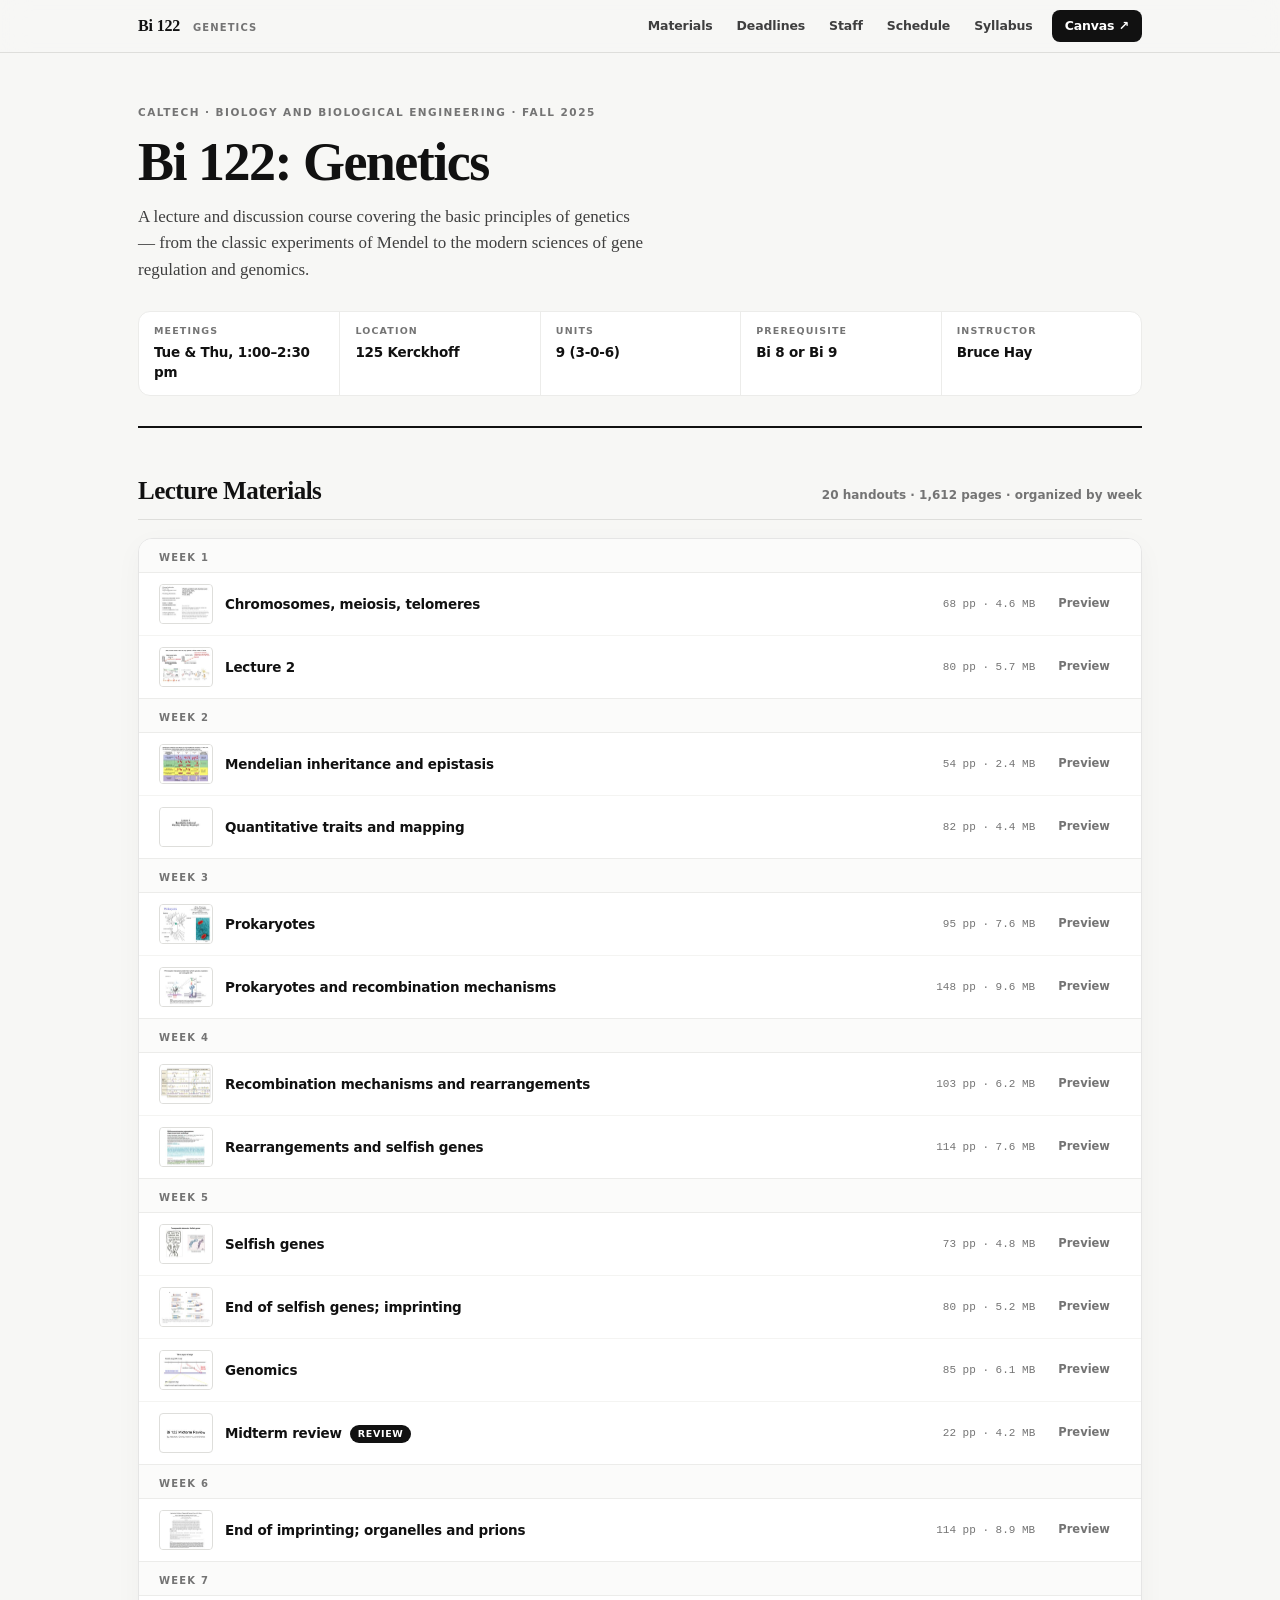
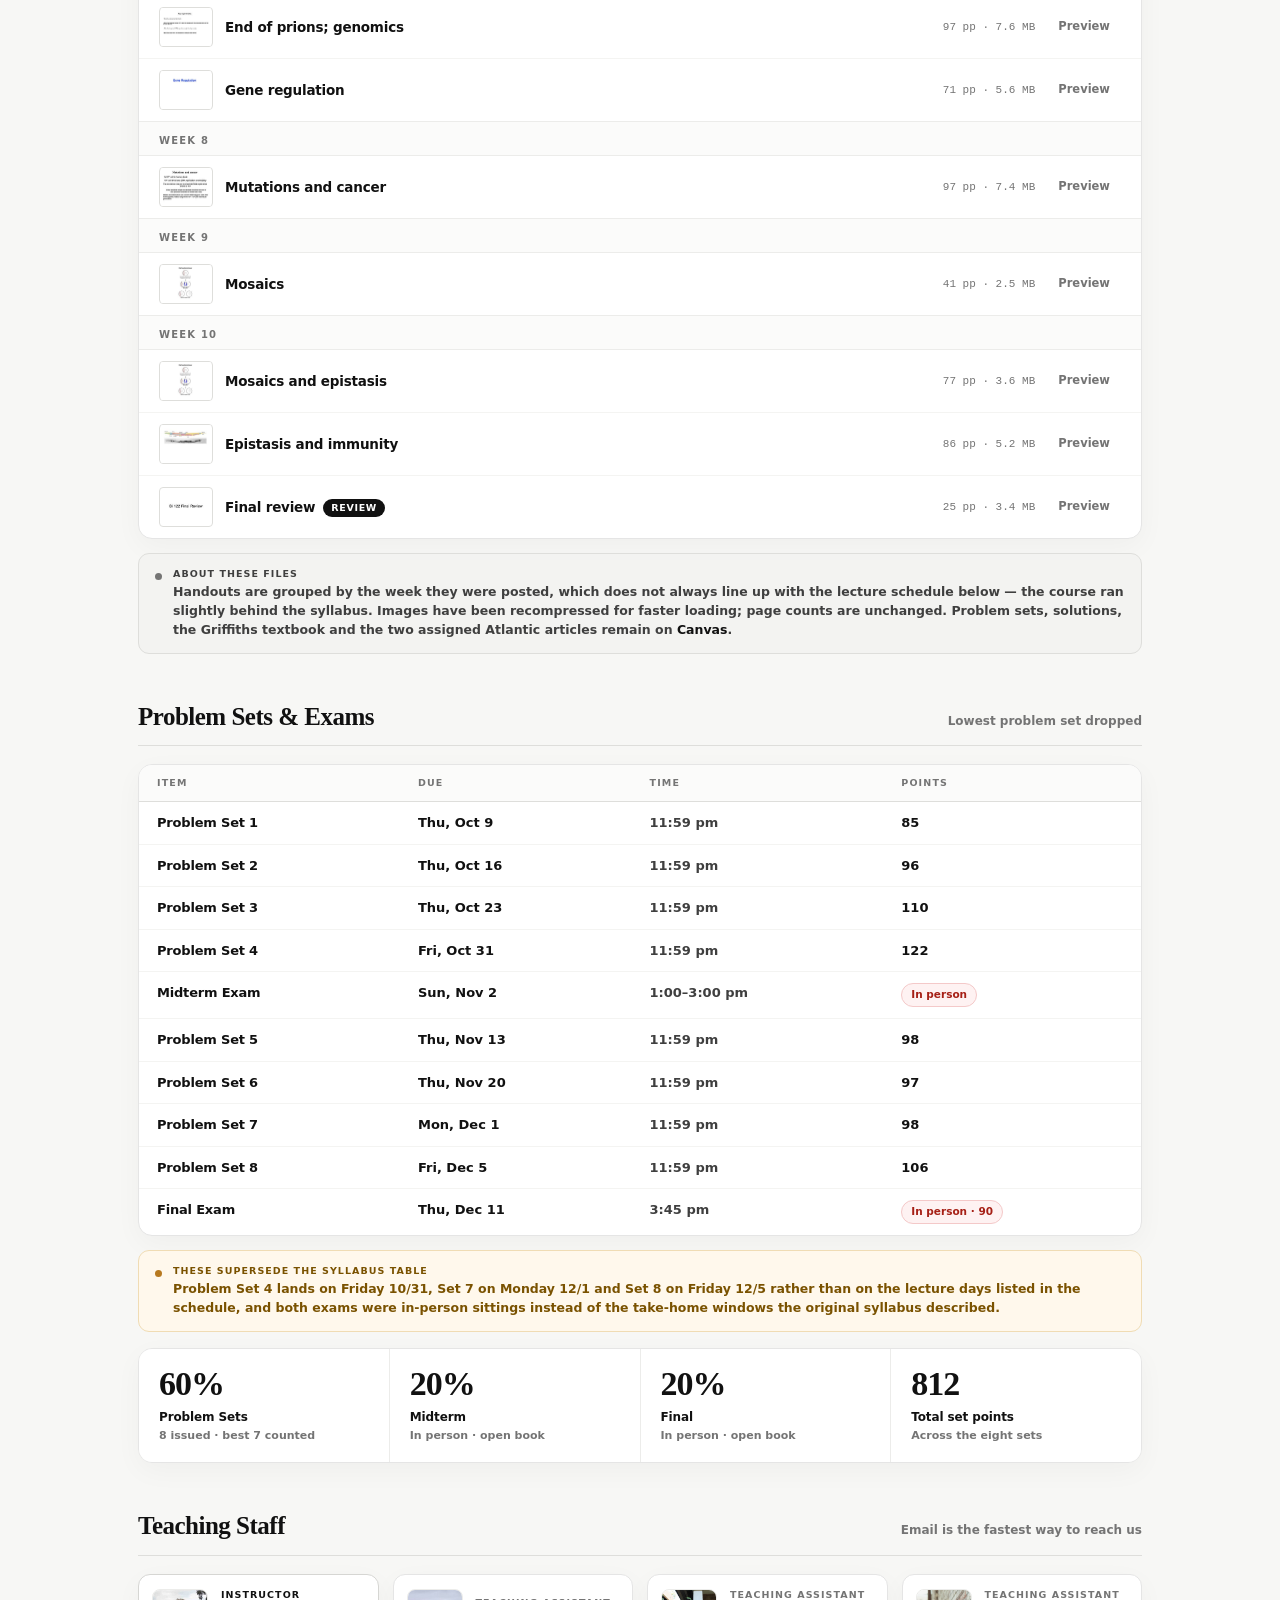
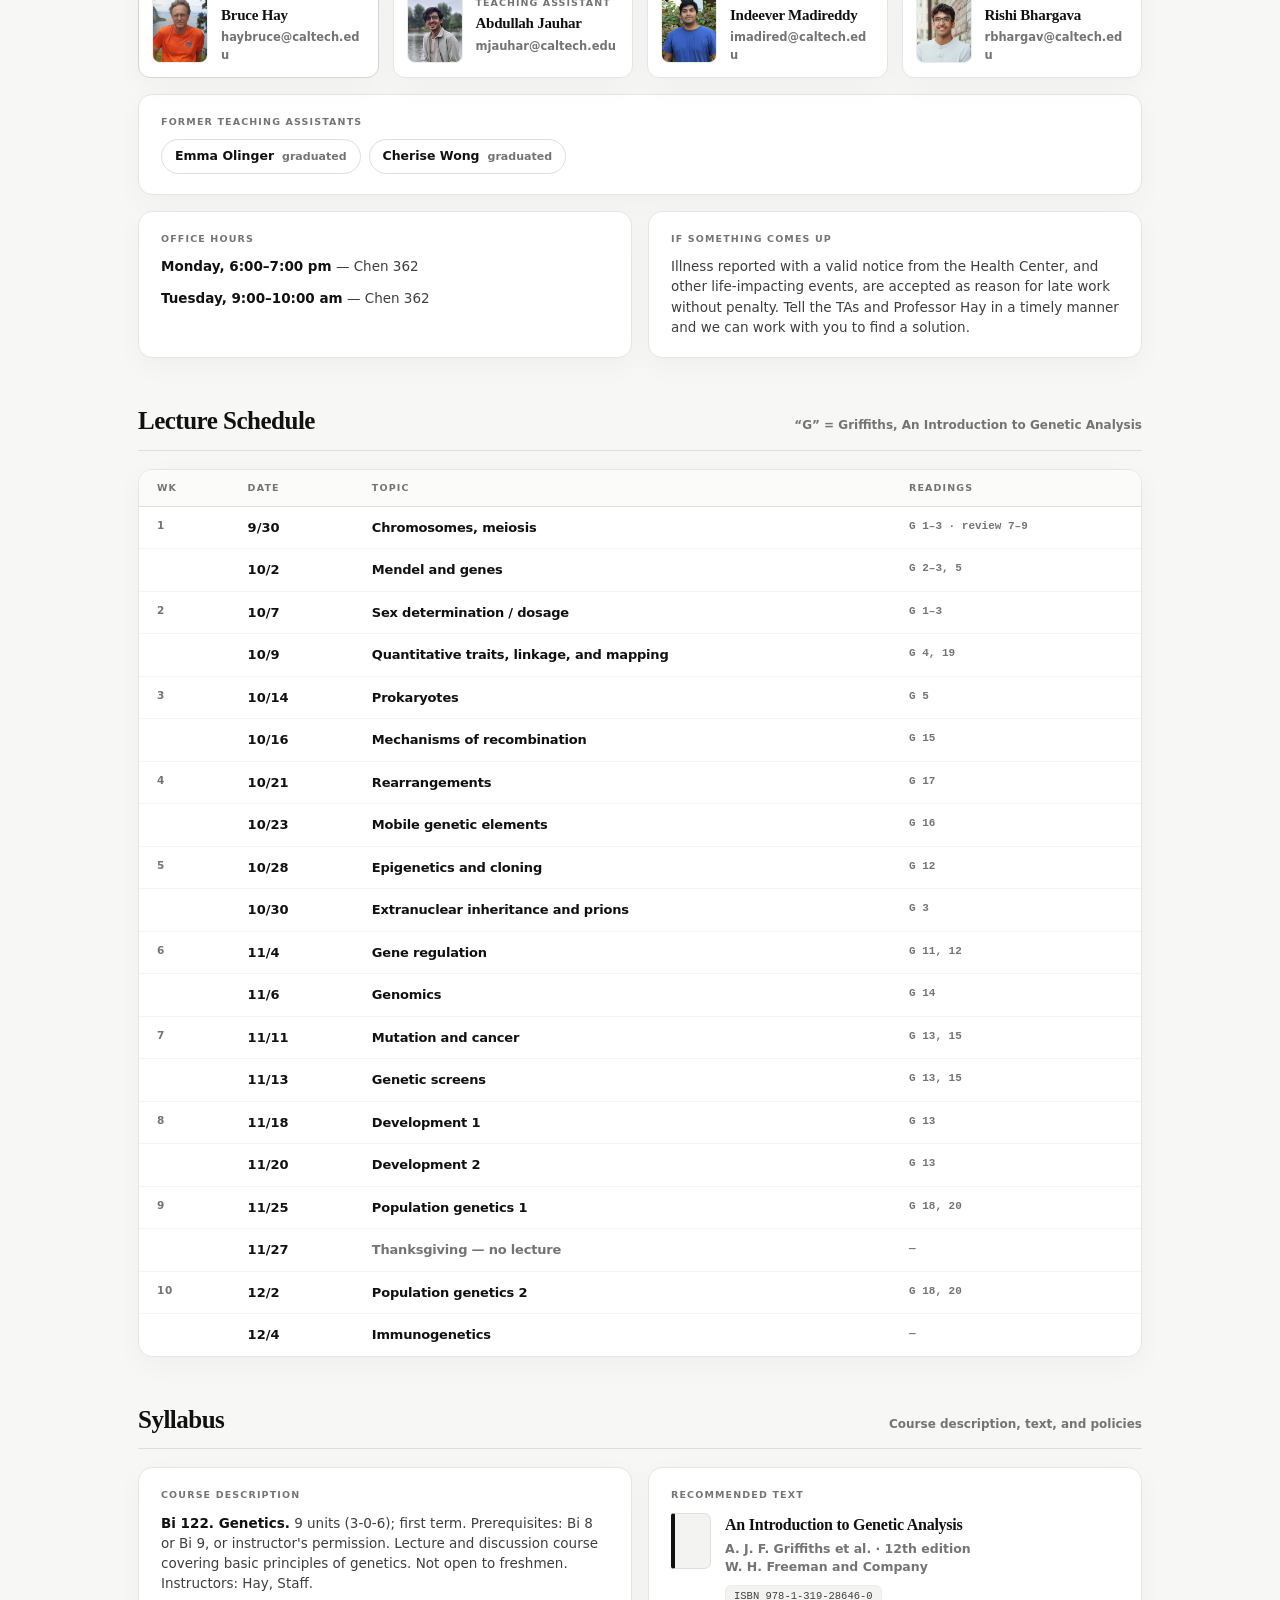
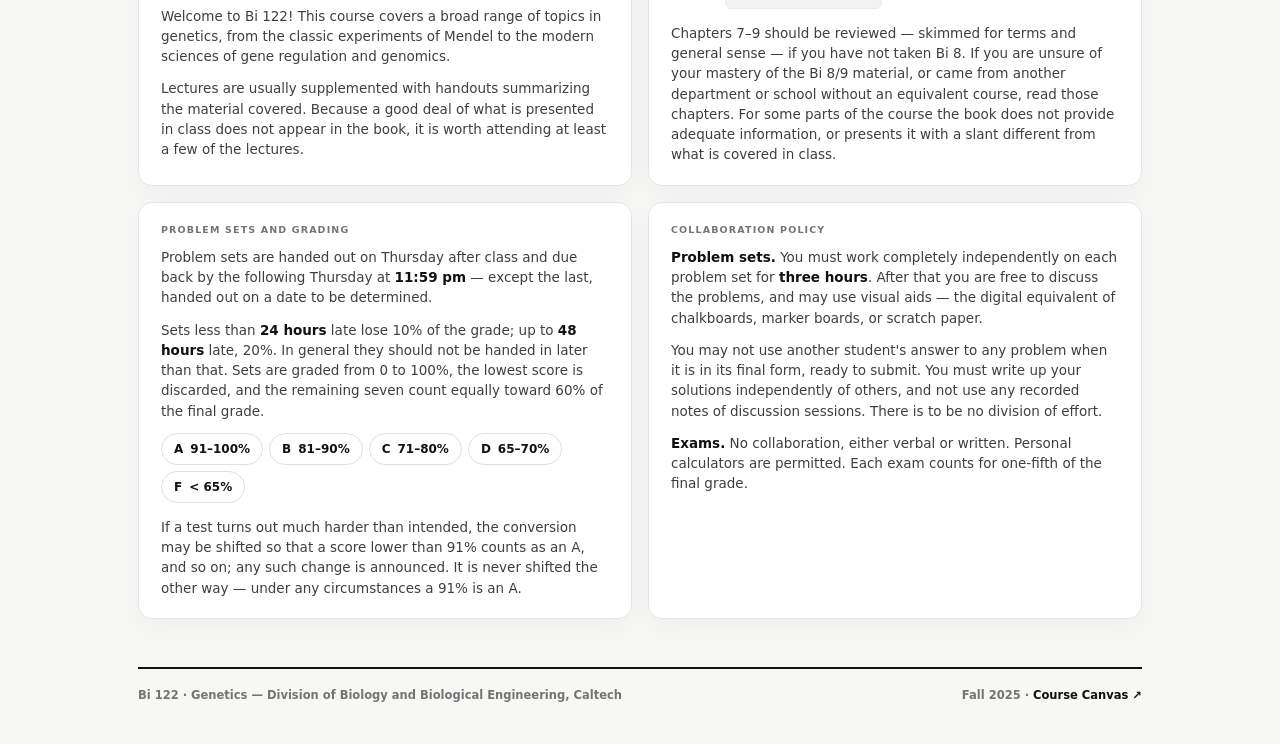
==== commit 2cea9801: "Preview handouts in-site instead of navigating away Clicking a handout now opens it in an overlay vi" ====
--- a/index.html
+++ b/index.html
@@ -53,140 +53,140 @@
       <div class="wk">
         <div class="wk-head"><span class="wk-num">Week 1</span></div>
         <a class="file" href="materials/w1-chromosomes-meiosis-telomeres.pdf">
-          <span class="file-ico">PDF</span>
+          <img class="file-thumb" src="images/thumbs/w1-chromosomes-meiosis-telomeres.jpg" alt="" width="54" height="40" loading="lazy">
           <span class="file-name">Chromosomes, meiosis, telomeres</span>
-          <span class="file-meta">68 pp · 4.6 MB</span><span class="file-dl">Open</span>
+          <span class="file-meta">68 pp · 4.6 MB</span><span class="file-dl">Preview</span>
         </a>
         <a class="file" href="materials/w1-lecture-2.pdf">
-          <span class="file-ico">PDF</span>
+          <img class="file-thumb" src="images/thumbs/w1-lecture-2.jpg" alt="" width="54" height="40" loading="lazy">
           <span class="file-name">Lecture 2</span>
-          <span class="file-meta">80 pp · 5.7 MB</span><span class="file-dl">Open</span>
+          <span class="file-meta">80 pp · 5.7 MB</span><span class="file-dl">Preview</span>
         </a>
       </div>
 
       <div class="wk">
         <div class="wk-head"><span class="wk-num">Week 2</span></div>
         <a class="file" href="materials/w2-mendelian-inheritance-epistasis.pdf">
-          <span class="file-ico">PDF</span>
+          <img class="file-thumb" src="images/thumbs/w2-mendelian-inheritance-epistasis.jpg" alt="" width="54" height="40" loading="lazy">
           <span class="file-name">Mendelian inheritance and epistasis</span>
-          <span class="file-meta">54 pp · 2.4 MB</span><span class="file-dl">Open</span>
+          <span class="file-meta">54 pp · 2.4 MB</span><span class="file-dl">Preview</span>
         </a>
         <a class="file" href="materials/w2-quantitative-traits-mapping.pdf">
-          <span class="file-ico">PDF</span>
+          <img class="file-thumb" src="images/thumbs/w2-quantitative-traits-mapping.jpg" alt="" width="54" height="40" loading="lazy">
           <span class="file-name">Quantitative traits and mapping</span>
-          <span class="file-meta">82 pp · 4.4 MB</span><span class="file-dl">Open</span>
+          <span class="file-meta">82 pp · 4.4 MB</span><span class="file-dl">Preview</span>
         </a>
       </div>
 
       <div class="wk">
         <div class="wk-head"><span class="wk-num">Week 3</span></div>
         <a class="file" href="materials/w3-prokaryotes.pdf">
-          <span class="file-ico">PDF</span>
+          <img class="file-thumb" src="images/thumbs/w3-prokaryotes.jpg" alt="" width="54" height="40" loading="lazy">
           <span class="file-name">Prokaryotes</span>
-          <span class="file-meta">95 pp · 7.6 MB</span><span class="file-dl">Open</span>
+          <span class="file-meta">95 pp · 7.6 MB</span><span class="file-dl">Preview</span>
         </a>
         <a class="file" href="materials/w3-prokaryotes-recombination.pdf">
-          <span class="file-ico">PDF</span>
+          <img class="file-thumb" src="images/thumbs/w3-prokaryotes-recombination.jpg" alt="" width="54" height="40" loading="lazy">
           <span class="file-name">Prokaryotes and recombination mechanisms</span>
-          <span class="file-meta">148 pp · 9.6 MB</span><span class="file-dl">Open</span>
+          <span class="file-meta">148 pp · 9.6 MB</span><span class="file-dl">Preview</span>
         </a>
       </div>
 
       <div class="wk">
         <div class="wk-head"><span class="wk-num">Week 4</span></div>
         <a class="file" href="materials/w4-recombination-rearrangements.pdf">
-          <span class="file-ico">PDF</span>
+          <img class="file-thumb" src="images/thumbs/w4-recombination-rearrangements.jpg" alt="" width="54" height="40" loading="lazy">
           <span class="file-name">Recombination mechanisms and rearrangements</span>
-          <span class="file-meta">103 pp · 6.2 MB</span><span class="file-dl">Open</span>
+          <span class="file-meta">103 pp · 6.2 MB</span><span class="file-dl">Preview</span>
         </a>
         <a class="file" href="materials/w4-rearrangements-selfish-genes.pdf">
-          <span class="file-ico">PDF</span>
+          <img class="file-thumb" src="images/thumbs/w4-rearrangements-selfish-genes.jpg" alt="" width="54" height="40" loading="lazy">
           <span class="file-name">Rearrangements and selfish genes</span>
-          <span class="file-meta">114 pp · 7.6 MB</span><span class="file-dl">Open</span>
+          <span class="file-meta">114 pp · 7.6 MB</span><span class="file-dl">Preview</span>
         </a>
       </div>
 
       <div class="wk">
         <div class="wk-head"><span class="wk-num">Week 5</span></div>
         <a class="file" href="materials/w5-selfish-genes.pdf">
-          <span class="file-ico">PDF</span>
+          <img class="file-thumb" src="images/thumbs/w5-selfish-genes.jpg" alt="" width="54" height="40" loading="lazy">
           <span class="file-name">Selfish genes</span>
-          <span class="file-meta">73 pp · 4.8 MB</span><span class="file-dl">Open</span>
+          <span class="file-meta">73 pp · 4.8 MB</span><span class="file-dl">Preview</span>
         </a>
         <a class="file" href="materials/w5-selfish-genes-imprinting.pdf">
-          <span class="file-ico">PDF</span>
+          <img class="file-thumb" src="images/thumbs/w5-selfish-genes-imprinting.jpg" alt="" width="54" height="40" loading="lazy">
           <span class="file-name">End of selfish genes; imprinting</span>
-          <span class="file-meta">80 pp · 5.2 MB</span><span class="file-dl">Open</span>
+          <span class="file-meta">80 pp · 5.2 MB</span><span class="file-dl">Preview</span>
         </a>
         <a class="file" href="materials/w5-genomics.pdf">
-          <span class="file-ico">PDF</span>
+          <img class="file-thumb" src="images/thumbs/w5-genomics.jpg" alt="" width="54" height="40" loading="lazy">
           <span class="file-name">Genomics</span>
-          <span class="file-meta">85 pp · 6.1 MB</span><span class="file-dl">Open</span>
+          <span class="file-meta">85 pp · 6.1 MB</span><span class="file-dl">Preview</span>
         </a>
         <a class="file" href="materials/w5-midterm-review.pdf">
-          <span class="file-ico">PDF</span>
+          <img class="file-thumb" src="images/thumbs/w5-midterm-review.jpg" alt="" width="54" height="40" loading="lazy">
           <span class="file-name">Midterm review<span class="rev">Review</span></span>
-          <span class="file-meta">22 pp · 4.2 MB</span><span class="file-dl">Open</span>
+          <span class="file-meta">22 pp · 4.2 MB</span><span class="file-dl">Preview</span>
         </a>
       </div>
 
       <div class="wk">
         <div class="wk-head"><span class="wk-num">Week 6</span></div>
         <a class="file" href="materials/w6-imprinting-organelles-prions.pdf">
-          <span class="file-ico">PDF</span>
+          <img class="file-thumb" src="images/thumbs/w6-imprinting-organelles-prions.jpg" alt="" width="54" height="40" loading="lazy">
           <span class="file-name">End of imprinting; organelles and prions</span>
-          <span class="file-meta">114 pp · 8.9 MB</span><span class="file-dl">Open</span>
+          <span class="file-meta">114 pp · 8.9 MB</span><span class="file-dl">Preview</span>
         </a>
       </div>
 
       <div class="wk">
         <div class="wk-head"><span class="wk-num">Week 7</span></div>
         <a class="file" href="materials/w7-prions-genomics.pdf">
-          <span class="file-ico">PDF</span>
+          <img class="file-thumb" src="images/thumbs/w7-prions-genomics.jpg" alt="" width="54" height="40" loading="lazy">
           <span class="file-name">End of prions; genomics</span>
-          <span class="file-meta">97 pp · 7.6 MB</span><span class="file-dl">Open</span>
+          <span class="file-meta">97 pp · 7.6 MB</span><span class="file-dl">Preview</span>
         </a>
         <a class="file" href="materials/w7-gene-regulation.pdf">
-          <span class="file-ico">PDF</span>
+          <img class="file-thumb" src="images/thumbs/w7-gene-regulation.jpg" alt="" width="54" height="40" loading="lazy">
           <span class="file-name">Gene regulation</span>
-          <span class="file-meta">71 pp · 5.6 MB</span><span class="file-dl">Open</span>
+          <span class="file-meta">71 pp · 5.6 MB</span><span class="file-dl">Preview</span>
         </a>
       </div>
 
       <div class="wk">
         <div class="wk-head"><span class="wk-num">Week 8</span></div>
         <a class="file" href="materials/w8-mutations-cancer.pdf">
-          <span class="file-ico">PDF</span>
+          <img class="file-thumb" src="images/thumbs/w8-mutations-cancer.jpg" alt="" width="54" height="40" loading="lazy">
           <span class="file-name">Mutations and cancer</span>
-          <span class="file-meta">97 pp · 7.4 MB</span><span class="file-dl">Open</span>
+          <span class="file-meta">97 pp · 7.4 MB</span><span class="file-dl">Preview</span>
         </a>
       </div>
 
       <div class="wk">
         <div class="wk-head"><span class="wk-num">Week 9</span></div>
         <a class="file" href="materials/w9-mosaics.pdf">
-          <span class="file-ico">PDF</span>
+          <img class="file-thumb" src="images/thumbs/w9-mosaics.jpg" alt="" width="54" height="40" loading="lazy">
           <span class="file-name">Mosaics</span>
-          <span class="file-meta">41 pp · 2.5 MB</span><span class="file-dl">Open</span>
+          <span class="file-meta">41 pp · 2.5 MB</span><span class="file-dl">Preview</span>
         </a>
       </div>
 
       <div class="wk">
         <div class="wk-head"><span class="wk-num">Week 10</span></div>
         <a class="file" href="materials/w10-mosaics-epistasis.pdf">
-          <span class="file-ico">PDF</span>
+          <img class="file-thumb" src="images/thumbs/w10-mosaics-epistasis.jpg" alt="" width="54" height="40" loading="lazy">
           <span class="file-name">Mosaics and epistasis</span>
-          <span class="file-meta">77 pp · 3.6 MB</span><span class="file-dl">Open</span>
+          <span class="file-meta">77 pp · 3.6 MB</span><span class="file-dl">Preview</span>
         </a>
         <a class="file" href="materials/w10-epistasis-immunity.pdf">
-          <span class="file-ico">PDF</span>
+          <img class="file-thumb" src="images/thumbs/w10-epistasis-immunity.jpg" alt="" width="54" height="40" loading="lazy">
           <span class="file-name">Epistasis and immunity</span>
-          <span class="file-meta">86 pp · 5.2 MB</span><span class="file-dl">Open</span>
+          <span class="file-meta">86 pp · 5.2 MB</span><span class="file-dl">Preview</span>
         </a>
         <a class="file" href="materials/w10-final-review.pdf">
-          <span class="file-ico">PDF</span>
+          <img class="file-thumb" src="images/thumbs/w10-final-review.jpg" alt="" width="54" height="40" loading="lazy">
           <span class="file-name">Final review<span class="rev">Review</span></span>
-          <span class="file-meta">25 pp · 3.4 MB</span><span class="file-dl">Open</span>
+          <span class="file-meta">25 pp · 3.4 MB</span><span class="file-dl">Preview</span>
         </a>
       </div>
     </div>
@@ -502,5 +502,68 @@
   </footer>
 
 </div>
+
+<!-- ── In-site document viewer ──────────────────────────────── -->
+<div class="viewer" id="viewer" hidden role="dialog" aria-modal="true" aria-labelledby="viewerTitle">
+  <div class="viewer-bar">
+    <div class="viewer-title" id="viewerTitle"></div>
+    <div class="viewer-actions">
+      <a class="vbtn" id="viewerTab" target="_blank" rel="noopener">New tab ↗</a>
+      <a class="vbtn" id="viewerDl" download>Download</a>
+      <button class="vbtn solid" id="viewerClose" type="button">Close ✕</button>
+    </div>
+  </div>
+  <div class="viewer-body">
+    <iframe id="viewerFrame" title="Document preview"></iframe>
+  </div>
+</div>
+
+<script>
+(function () {
+  var viewer = document.getElementById('viewer'),
+      frame  = document.getElementById('viewerFrame'),
+      title  = document.getElementById('viewerTitle'),
+      tab    = document.getElementById('viewerTab'),
+      dl     = document.getElementById('viewerDl'),
+      last   = null;
+
+  // iOS renders PDFs in an iframe as a single non-scrollable page, so there
+  // the native handler is genuinely better than this viewer.
+  var iOS = /iP(hone|od|ad)/.test(navigator.platform) ||
+            (navigator.maxTouchPoints > 1 && /Mac/.test(navigator.platform));
+  if (iOS) return;
+
+  function open(href, name) {
+    last = document.activeElement;
+    title.textContent = name;
+    tab.href = dl.href = href;
+    frame.src = href + '#view=FitH';
+    viewer.hidden = false;
+    document.body.style.overflow = 'hidden';
+    document.getElementById('viewerClose').focus();
+  }
+
+  function close() {
+    viewer.hidden = true;
+    frame.src = '';
+    document.body.style.overflow = '';
+    if (last) last.focus();
+  }
+
+  document.addEventListener('click', function (e) {
+    var link = e.target.closest('a.file');
+    if (!link) return;
+    if (e.metaKey || e.ctrlKey || e.shiftKey || e.altKey || e.button !== 0) return;
+    e.preventDefault();
+    open(link.getAttribute('href'), link.querySelector('.file-name').textContent.trim());
+  });
+
+  document.getElementById('viewerClose').addEventListener('click', close);
+  viewer.addEventListener('click', function (e) { if (e.target === viewer) close(); });
+  document.addEventListener('keydown', function (e) {
+    if (e.key === 'Escape' && !viewer.hidden) close();
+  });
+})();
+</script>
 </body>
 </html>
--- a/styles.css
+++ b/styles.css
@@ -433,19 +433,14 @@
   background: #fafafa;
 }
 
-.file-ico {
+.file-thumb {
   flex: none;
-  width: 26px;
-  height: 32px;
-  border-radius: 3px;
+  width: 54px;
+  height: 40px;
+  object-fit: contain;
+  border-radius: 4px;
   border: 1px solid var(--border);
-  background: var(--surface);
-  display: grid;
-  place-items: center;
-  font-size: 7.5px;
-  font-weight: 800;
-  letter-spacing: 0.05em;
-  color: var(--muted);
+  background: #fff;
 }
 
 .file-name {
@@ -744,6 +739,134 @@
   color: var(--muted-strong);
 }
 
+/* ── Document viewer ───────────────────────────────────────────────── */
+
+.viewer {
+  position: fixed;
+  inset: 0;
+  z-index: 60;
+  display: flex;
+  flex-direction: column;
+  padding: 22px;
+  gap: 12px;
+  background: rgba(24, 24, 22, 0.55);
+  backdrop-filter: blur(6px);
+  -webkit-backdrop-filter: blur(6px);
+  animation: viewer-in 0.2s var(--ease);
+}
+
+.viewer[hidden] {
+  display: none;
+}
+
+@keyframes viewer-in {
+  from { opacity: 0; }
+  to   { opacity: 1; }
+}
+
+.viewer-bar {
+  flex: none;
+  display: flex;
+  align-items: center;
+  justify-content: space-between;
+  gap: 14px;
+  max-width: 1200px;
+  width: 100%;
+  margin: 0 auto;
+}
+
+.viewer-title {
+  font-family: var(--serif);
+  font-size: 17px;
+  font-weight: 700;
+  letter-spacing: -0.015em;
+  color: #fff;
+  overflow: hidden;
+  text-overflow: ellipsis;
+  white-space: nowrap;
+}
+
+.viewer-actions {
+  flex: none;
+  display: flex;
+  gap: 7px;
+}
+
+.vbtn {
+  display: inline-flex;
+  align-items: center;
+  height: 32px;
+  padding: 0 13px;
+  border-radius: 9px;
+  border: 1px solid rgba(255, 255, 255, 0.28);
+  background: transparent;
+  color: #fff;
+  font-family: var(--sans);
+  font-size: 12.5px;
+  font-weight: 700;
+  letter-spacing: -0.01em;
+  cursor: pointer;
+  transition: background 0.15s var(--ease), border-color 0.15s var(--ease);
+}
+
+.vbtn:hover {
+  background: rgba(255, 255, 255, 0.14);
+  border-color: rgba(255, 255, 255, 0.5);
+}
+
+.vbtn.solid {
+  background: #fff;
+  border-color: #fff;
+  color: var(--ink);
+}
+
+.vbtn.solid:hover {
+  background: #ececea;
+}
+
+.viewer:focus-visible,
+.vbtn:focus-visible {
+  outline: 2px solid #fff;
+  outline-offset: 3px;
+}
+
+.viewer-body {
+  flex: 1;
+  min-height: 0;
+  max-width: 1200px;
+  width: 100%;
+  margin: 0 auto;
+  border-radius: 12px;
+  overflow: hidden;
+  background: var(--panel);
+  box-shadow: 0 24px 60px rgba(0, 0, 0, 0.3);
+}
+
+.viewer-body iframe {
+  width: 100%;
+  height: 100%;
+  border: 0;
+  display: block;
+}
+
+@media (max-width: 640px) {
+  .viewer {
+    padding: 12px;
+    gap: 9px;
+  }
+  .viewer-title {
+    font-size: 14px;
+  }
+  .vbtn {
+    height: 34px;
+    padding: 0 11px;
+    font-size: 12px;
+  }
+  #viewerTab {
+    display: none;
+  }
+}
+
 /* ── Footer ────────────────────────────────────────────────────────── */
 
 .footer {
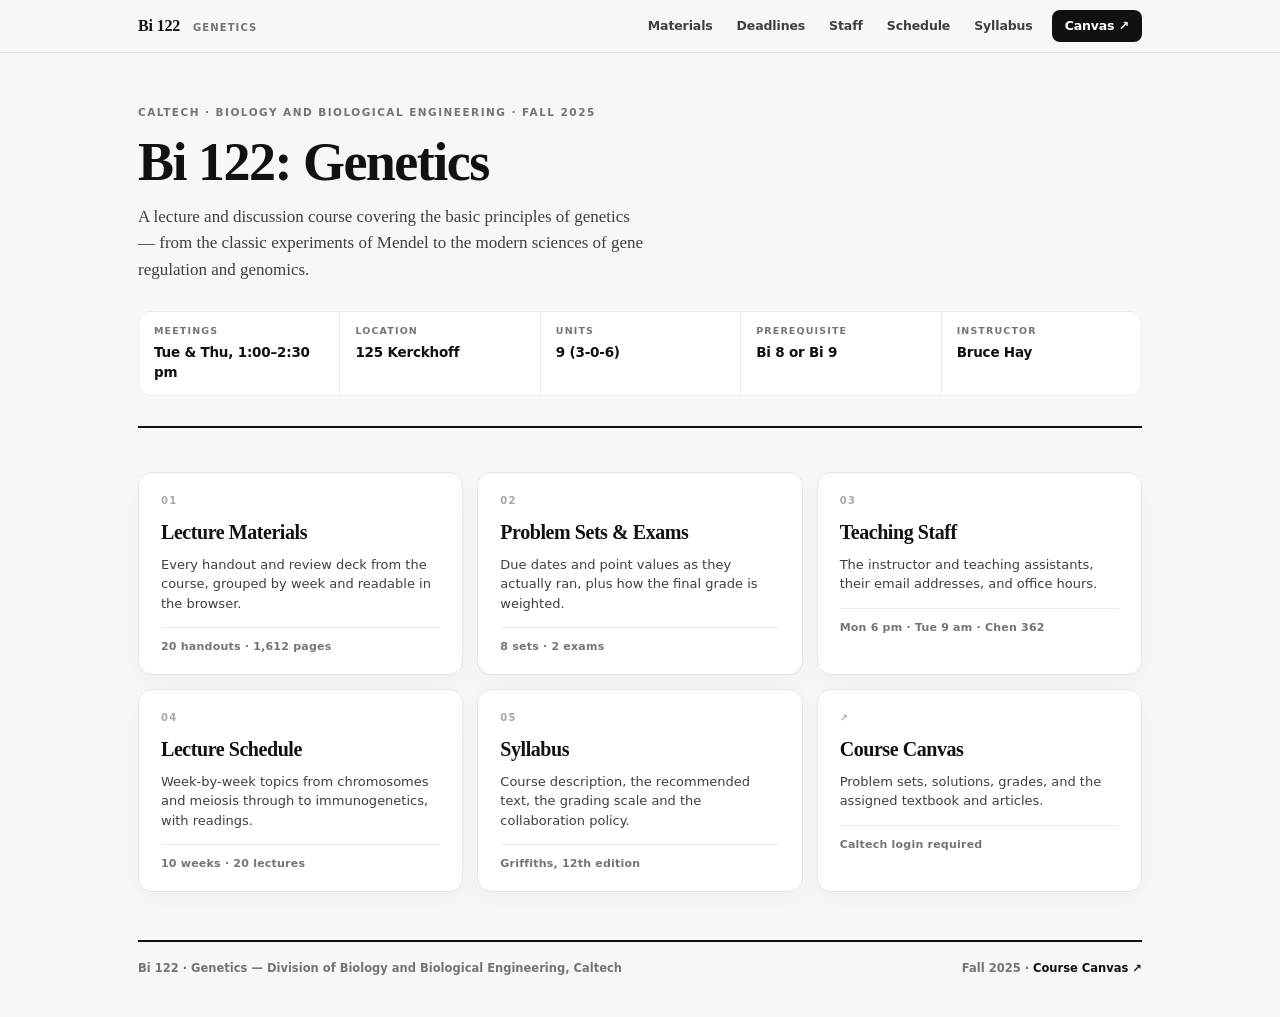
==== commit e80ae0d3: "Split the single page into six The one-page site had grown long enough that finding a handout meant " ====
--- a/index.html
+++ b/index.html
@@ -4,7 +4,7 @@
 <meta charset="utf-8">
 <meta name="viewport" content="width=device-width, initial-scale=1">
 <title>Bi 122 · Genetics — Caltech</title>
-<meta name="description" content="Bi 122: Genetics — lecture handouts, problem set deadlines, syllabus, and teaching staff. Division of Biology and Biological Engineering, California Institute of Technology.">
+<meta name="description" content="Bi 122: Genetics — lecture handouts, problem set deadlines, syllabus and teaching staff. Division of Biology and Biological Engineering, California Institute of Technology.">
 <meta name="theme-color" content="#f7f7f5">
 <link rel="stylesheet" href="styles.css">
 </head>
@@ -12,13 +12,13 @@
 
 <nav class="nav">
   <div class="nav-inner">
-    <div class="nav-mark">Bi 122 <span>Genetics</span></div>
+    <a class="nav-mark active" href="index.html" aria-current="page">Bi 122 <span>Genetics</span></a>
     <div class="nav-links">
-      <a href="#materials">Materials</a>
-      <a href="#deadlines">Deadlines</a>
-      <a href="#staff">Staff</a>
-      <a href="#schedule">Schedule</a>
-      <a href="#syllabus">Syllabus</a>
+      <a href="materials.html">Materials</a>
+      <a href="deadlines.html">Deadlines</a>
+      <a href="staff.html">Staff</a>
+      <a href="schedule.html">Schedule</a>
+      <a href="syllabus.html">Syllabus</a>
       <a class="canvas" href="https://caltech.instructure.com/courses/9095" target="_blank" rel="noopener">Canvas ↗</a>
     </div>
   </div>
@@ -42,457 +42,61 @@
     </dl>
   </header>
 
-  <!-- ── Materials ──────────────────────────────────────────── -->
-  <section class="section" id="materials">
-    <div class="section-head">
-      <h2>Lecture Materials</h2>
-      <span class="section-note">20 handouts · 1,612 pages · organized by week</span>
-    </div>
+  <section class="section">
+    <div class="cards">
+      <a class="card" href="materials.html">
+        <div class="card-num">01</div>
+        <div class="card-title">Lecture Materials</div>
+        <p class="card-desc">
+          Every handout and review deck from the course, grouped by week and readable in the browser.
+        </p>
+        <div class="card-meta">20 handouts · 1,612 pages</div>
+      </a>
 
-    <div class="panel">
-      <div class="wk">
-        <div class="wk-head"><span class="wk-num">Week 1</span></div>
-        <a class="file" href="materials/w1-chromosomes-meiosis-telomeres.pdf">
-          <img class="file-thumb" src="images/thumbs/w1-chromosomes-meiosis-telomeres.jpg" alt="" width="54" height="40" loading="lazy">
-          <span class="file-name">Chromosomes, meiosis, telomeres</span>
-          <span class="file-meta">68 pp · 4.6 MB</span><span class="file-dl">Preview</span>
-        </a>
-        <a class="file" href="materials/w1-lecture-2.pdf">
-          <img class="file-thumb" src="images/thumbs/w1-lecture-2.jpg" alt="" width="54" height="40" loading="lazy">
-          <span class="file-name">Lecture 2</span>
-          <span class="file-meta">80 pp · 5.7 MB</span><span class="file-dl">Preview</span>
-        </a>
-      </div>
+      <a class="card" href="deadlines.html">
+        <div class="card-num">02</div>
+        <div class="card-title">Problem Sets &amp; Exams</div>
+        <p class="card-desc">
+          Due dates and point values as they actually ran, plus how the final grade is weighted.
+        </p>
+        <div class="card-meta">8 sets · 2 exams</div>
+      </a>
 
-      <div class="wk">
-        <div class="wk-head"><span class="wk-num">Week 2</span></div>
-        <a class="file" href="materials/w2-mendelian-inheritance-epistasis.pdf">
-          <img class="file-thumb" src="images/thumbs/w2-mendelian-inheritance-epistasis.jpg" alt="" width="54" height="40" loading="lazy">
-          <span class="file-name">Mendelian inheritance and epistasis</span>
-          <span class="file-meta">54 pp · 2.4 MB</span><span class="file-dl">Preview</span>
-        </a>
-        <a class="file" href="materials/w2-quantitative-traits-mapping.pdf">
-          <img class="file-thumb" src="images/thumbs/w2-quantitative-traits-mapping.jpg" alt="" width="54" height="40" loading="lazy">
-          <span class="file-name">Quantitative traits and mapping</span>
-          <span class="file-meta">82 pp · 4.4 MB</span><span class="file-dl">Preview</span>
-        </a>
-      </div>
+      <a class="card" href="staff.html">
+        <div class="card-num">03</div>
+        <div class="card-title">Teaching Staff</div>
+        <p class="card-desc">
+          The instructor and teaching assistants, their email addresses, and office hours.
+        </p>
+        <div class="card-meta">Mon 6 pm · Tue 9 am · Chen 362</div>
+      </a>
 
-      <div class="wk">
-        <div class="wk-head"><span class="wk-num">Week 3</span></div>
-        <a class="file" href="materials/w3-prokaryotes.pdf">
-          <img class="file-thumb" src="images/thumbs/w3-prokaryotes.jpg" alt="" width="54" height="40" loading="lazy">
-          <span class="file-name">Prokaryotes</span>
-          <span class="file-meta">95 pp · 7.6 MB</span><span class="file-dl">Preview</span>
-        </a>
-        <a class="file" href="materials/w3-prokaryotes-recombination.pdf">
-          <img class="file-thumb" src="images/thumbs/w3-prokaryotes-recombination.jpg" alt="" width="54" height="40" loading="lazy">
-          <span class="file-name">Prokaryotes and recombination mechanisms</span>
-          <span class="file-meta">148 pp · 9.6 MB</span><span class="file-dl">Preview</span>
-        </a>
-      </div>
+      <a class="card" href="schedule.html">
+        <div class="card-num">04</div>
+        <div class="card-title">Lecture Schedule</div>
+        <p class="card-desc">
+          Week-by-week topics from chromosomes and meiosis through to immunogenetics, with readings.
+        </p>
+        <div class="card-meta">10 weeks · 20 lectures</div>
+      </a>
 
-      <div class="wk">
-        <div class="wk-head"><span class="wk-num">Week 4</span></div>
-        <a class="file" href="materials/w4-recombination-rearrangements.pdf">
-          <img class="file-thumb" src="images/thumbs/w4-recombination-rearrangements.jpg" alt="" width="54" height="40" loading="lazy">
-          <span class="file-name">Recombination mechanisms and rearrangements</span>
-          <span class="file-meta">103 pp · 6.2 MB</span><span class="file-dl">Preview</span>
-        </a>
-        <a class="file" href="materials/w4-rearrangements-selfish-genes.pdf">
-          <img class="file-thumb" src="images/thumbs/w4-rearrangements-selfish-genes.jpg" alt="" width="54" height="40" loading="lazy">
-          <span class="file-name">Rearrangements and selfish genes</span>
-          <span class="file-meta">114 pp · 7.6 MB</span><span class="file-dl">Preview</span>
-        </a>
-      </div>
+      <a class="card" href="syllabus.html">
+        <div class="card-num">05</div>
+        <div class="card-title">Syllabus</div>
+        <p class="card-desc">
+          Course description, the recommended text, the grading scale and the collaboration policy.
+        </p>
+        <div class="card-meta">Griffiths, 12th edition</div>
+      </a>
 
-      <div class="wk">
-        <div class="wk-head"><span class="wk-num">Week 5</span></div>
-        <a class="file" href="materials/w5-selfish-genes.pdf">
-          <img class="file-thumb" src="images/thumbs/w5-selfish-genes.jpg" alt="" width="54" height="40" loading="lazy">
-          <span class="file-name">Selfish genes</span>
-          <span class="file-meta">73 pp · 4.8 MB</span><span class="file-dl">Preview</span>
-        </a>
-        <a class="file" href="materials/w5-selfish-genes-imprinting.pdf">
-          <img class="file-thumb" src="images/thumbs/w5-selfish-genes-imprinting.jpg" alt="" width="54" height="40" loading="lazy">
-          <span class="file-name">End of selfish genes; imprinting</span>
-          <span class="file-meta">80 pp · 5.2 MB</span><span class="file-dl">Preview</span>
-        </a>
-        <a class="file" href="materials/w5-genomics.pdf">
-          <img class="file-thumb" src="images/thumbs/w5-genomics.jpg" alt="" width="54" height="40" loading="lazy">
-          <span class="file-name">Genomics</span>
-          <span class="file-meta">85 pp · 6.1 MB</span><span class="file-dl">Preview</span>
-        </a>
-        <a class="file" href="materials/w5-midterm-review.pdf">
-          <img class="file-thumb" src="images/thumbs/w5-midterm-review.jpg" alt="" width="54" height="40" loading="lazy">
-          <span class="file-name">Midterm review<span class="rev">Review</span></span>
-          <span class="file-meta">22 pp · 4.2 MB</span><span class="file-dl">Preview</span>
-        </a>
-      </div>
-
-      <div class="wk">
-        <div class="wk-head"><span class="wk-num">Week 6</span></div>
-        <a class="file" href="materials/w6-imprinting-organelles-prions.pdf">
-          <img class="file-thumb" src="images/thumbs/w6-imprinting-organelles-prions.jpg" alt="" width="54" height="40" loading="lazy">
-          <span class="file-name">End of imprinting; organelles and prions</span>
-          <span class="file-meta">114 pp · 8.9 MB</span><span class="file-dl">Preview</span>
-        </a>
-      </div>
-
-      <div class="wk">
-        <div class="wk-head"><span class="wk-num">Week 7</span></div>
-        <a class="file" href="materials/w7-prions-genomics.pdf">
-          <img class="file-thumb" src="images/thumbs/w7-prions-genomics.jpg" alt="" width="54" height="40" loading="lazy">
-          <span class="file-name">End of prions; genomics</span>
-          <span class="file-meta">97 pp · 7.6 MB</span><span class="file-dl">Preview</span>
-        </a>
-        <a class="file" href="materials/w7-gene-regulation.pdf">
-          <img class="file-thumb" src="images/thumbs/w7-gene-regulation.jpg" alt="" width="54" height="40" loading="lazy">
-          <span class="file-name">Gene regulation</span>
-          <span class="file-meta">71 pp · 5.6 MB</span><span class="file-dl">Preview</span>
-        </a>
-      </div>
-
-      <div class="wk">
-        <div class="wk-head"><span class="wk-num">Week 8</span></div>
-        <a class="file" href="materials/w8-mutations-cancer.pdf">
-          <img class="file-thumb" src="images/thumbs/w8-mutations-cancer.jpg" alt="" width="54" height="40" loading="lazy">
-          <span class="file-name">Mutations and cancer</span>
-          <span class="file-meta">97 pp · 7.4 MB</span><span class="file-dl">Preview</span>
-        </a>
-      </div>
-
-      <div class="wk">
-        <div class="wk-head"><span class="wk-num">Week 9</span></div>
-        <a class="file" href="materials/w9-mosaics.pdf">
-          <img class="file-thumb" src="images/thumbs/w9-mosaics.jpg" alt="" width="54" height="40" loading="lazy">
-          <span class="file-name">Mosaics</span>
-          <span class="file-meta">41 pp · 2.5 MB</span><span class="file-dl">Preview</span>
-        </a>
-      </div>
-
-      <div class="wk">
-        <div class="wk-head"><span class="wk-num">Week 10</span></div>
-        <a class="file" href="materials/w10-mosaics-epistasis.pdf">
-          <img class="file-thumb" src="images/thumbs/w10-mosaics-epistasis.jpg" alt="" width="54" height="40" loading="lazy">
-          <span class="file-name">Mosaics and epistasis</span>
-          <span class="file-meta">77 pp · 3.6 MB</span><span class="file-dl">Preview</span>
-        </a>
-        <a class="file" href="materials/w10-epistasis-immunity.pdf">
-          <img class="file-thumb" src="images/thumbs/w10-epistasis-immunity.jpg" alt="" width="54" height="40" loading="lazy">
-          <span class="file-name">Epistasis and immunity</span>
-          <span class="file-meta">86 pp · 5.2 MB</span><span class="file-dl">Preview</span>
-        </a>
-        <a class="file" href="materials/w10-final-review.pdf">
-          <img class="file-thumb" src="images/thumbs/w10-final-review.jpg" alt="" width="54" height="40" loading="lazy">
-          <span class="file-name">Final review<span class="rev">Review</span></span>
-          <span class="file-meta">25 pp · 3.4 MB</span><span class="file-dl">Preview</span>
-        </a>
-      </div>
-    </div>
-
-    <div class="callout plain">
-      <div>
-        <span class="callout-tag">About these files</span>
-        Handouts are grouped by the week they were posted, which does not always line up with the
-        lecture schedule below — the course ran slightly behind the syllabus. Images have been
-        recompressed for faster loading; page counts are unchanged. Problem sets, solutions, the
-        Griffiths textbook and the two assigned <em>Atlantic</em> articles remain on
-        <a href="https://caltech.instructure.com/courses/9095" target="_blank" rel="noopener"><strong>Canvas</strong></a>.
-      </div>
-    </div>
-  </section>
-
-  <!-- ── Deadlines ──────────────────────────────────────────── -->
-  <section class="section" id="deadlines">
-    <div class="section-head">
-      <h2>Problem Sets &amp; Exams</h2>
-      <span class="section-note">Lowest problem set dropped</span>
-    </div>
-
-    <div class="panel">
-      <div class="table-scroll">
-        <table>
-          <thead>
-            <tr>
-              <th scope="col">Item</th><th scope="col">Due</th>
-              <th scope="col">Time</th><th scope="col">Points</th>
-            </tr>
-          </thead>
-          <tbody>
-            <tr><td class="topic">Problem Set 1</td><td class="date">Thu, Oct 9</td><td>11:59 pm</td><td class="num">85</td></tr>
-            <tr><td class="topic">Problem Set 2</td><td class="date">Thu, Oct 16</td><td>11:59 pm</td><td class="num">96</td></tr>
-            <tr><td class="topic">Problem Set 3</td><td class="date">Thu, Oct 23</td><td>11:59 pm</td><td class="num">110</td></tr>
-            <tr><td class="topic">Problem Set 4</td><td class="date">Fri, Oct 31</td><td>11:59 pm</td><td class="num">122</td></tr>
-            <tr class="rule">
-              <td class="topic">Midterm Exam</td><td class="date">Sun, Nov 2</td>
-              <td>1:00–3:00 pm</td><td><span class="tag exam">In person</span></td>
-            </tr>
-            <tr class="rule"><td class="topic">Problem Set 5</td><td class="date">Thu, Nov 13</td><td>11:59 pm</td><td class="num">98</td></tr>
-            <tr><td class="topic">Problem Set 6</td><td class="date">Thu, Nov 20</td><td>11:59 pm</td><td class="num">97</td></tr>
-            <tr><td class="topic">Problem Set 7</td><td class="date">Mon, Dec 1</td><td>11:59 pm</td><td class="num">98</td></tr>
-            <tr><td class="topic">Problem Set 8</td><td class="date">Fri, Dec 5</td><td>11:59 pm</td><td class="num">106</td></tr>
-            <tr class="rule">
-              <td class="topic">Final Exam</td><td class="date">Thu, Dec 11</td>
-              <td>3:45 pm</td><td><span class="tag exam">In person · 90</span></td>
-            </tr>
-          </tbody>
-        </table>
-      </div>
-    </div>
-
-    <div class="callout">
-      <div>
-        <span class="callout-tag">These supersede the syllabus table</span>
-        Problem Set 4 lands on Friday 10/31, Set 7 on Monday 12/1 and Set 8 on Friday 12/5 rather
-        than on the lecture days listed in the schedule, and both exams were in-person sittings
-        instead of the take-home windows the original syllabus described.
-      </div>
-    </div>
-
-    <div class="panel" style="margin-top:16px">
-      <div class="stats">
-        <div class="stat">
-          <div class="stat-value">60%</div>
-          <div class="stat-label">Problem Sets</div>
-          <div class="stat-sub">8 issued · best 7 counted</div>
-        </div>
-        <div class="stat">
-          <div class="stat-value">20%</div>
-          <div class="stat-label">Midterm</div>
-          <div class="stat-sub">In person · open book</div>
-        </div>
-        <div class="stat">
-          <div class="stat-value">20%</div>
-          <div class="stat-label">Final</div>
-          <div class="stat-sub">In person · open book</div>
-        </div>
-        <div class="stat">
-          <div class="stat-value">812</div>
-          <div class="stat-label">Total set points</div>
-          <div class="stat-sub">Across the eight sets</div>
-        </div>
-      </div>
-    </div>
-  </section>
-
-  <!-- ── Staff ──────────────────────────────────────────────── -->
-  <section class="section" id="staff">
-    <div class="section-head">
-      <h2>Teaching Staff</h2>
-      <span class="section-note">Email is the fastest way to reach us</span>
-    </div>
-
-    <div class="people">
-      <div class="person lead">
-        <img src="images/hay.jpg" alt="Bruce Hay" width="56" height="74">
-        <div>
-          <div class="person-role">Instructor</div>
-          <div class="person-name">Bruce Hay</div>
-          <a class="person-mail" href="mailto:haybruce@caltech.edu">haybruce@caltech.edu</a>
-        </div>
-      </div>
-      <div class="person">
-        <img src="images/jauhar.jpg" alt="Abdullah Jauhar" width="56" height="74">
-        <div>
-          <div class="person-role">Teaching Assistant</div>
-          <div class="person-name">Abdullah Jauhar</div>
-          <a class="person-mail" href="mailto:mjauhar@caltech.edu">mjauhar@caltech.edu</a>
-        </div>
-      </div>
-      <div class="person">
-        <img src="images/madireddy.jpg" alt="Indeever Madireddy" width="56" height="74">
-        <div>
-          <div class="person-role">Teaching Assistant</div>
-          <div class="person-name">Indeever Madireddy</div>
-          <a class="person-mail" href="mailto:imadired@caltech.edu">imadired@caltech.edu</a>
-        </div>
-      </div>
-      <div class="person">
-        <img src="images/bhargava.jpg" alt="Rishi Bhargava" width="56" height="74">
-        <div>
-          <div class="person-role">Teaching Assistant</div>
-          <div class="person-name">Rishi Bhargava</div>
-          <a class="person-mail" href="mailto:rbhargav@caltech.edu">rbhargav@caltech.edu</a>
-        </div>
-      </div>
-    </div>
-
-    <div class="panel panel-pad" style="margin-top:16px">
-      <div class="sub">Former teaching assistants</div>
-      <div class="alumni">
-        <span class="alum">Emma Olinger <span>graduated</span></span>
-        <span class="alum">Cherise Wong <span>graduated</span></span>
-      </div>
-    </div>
-
-    <div class="grid-2" style="margin-top:16px">
-      <div class="panel panel-pad">
-        <div class="sub">Office hours</div>
-        <div class="prose">
-          <p><strong>Monday, 6:00–7:00 pm</strong> — Chen 362</p>
-          <p><strong>Tuesday, 9:00–10:00 am</strong> — Chen 362</p>
-        </div>
-      </div>
-      <div class="panel panel-pad">
-        <div class="sub">If something comes up</div>
-        <div class="prose">
-          <p>
-            Illness reported with a valid notice from the Health Center, and other life-impacting
-            events, are accepted as reason for late work without penalty. Tell the TAs and Professor
-            Hay in a timely manner and we can work with you to find a solution.
-          </p>
-        </div>
-      </div>
-    </div>
-  </section>
-
-  <!-- ── Schedule ───────────────────────────────────────────── -->
-  <section class="section" id="schedule">
-    <div class="section-head">
-      <h2>Lecture Schedule</h2>
-      <span class="section-note">“G” = Griffiths, <em>An Introduction to Genetic Analysis</em></span>
-    </div>
-
-    <div class="panel">
-      <div class="table-scroll">
-        <table>
-          <thead>
-            <tr>
-              <th scope="col">Wk</th><th scope="col">Date</th>
-              <th scope="col">Topic</th><th scope="col">Readings</th>
-            </tr>
-          </thead>
-          <tbody>
-            <tr><td class="week">1</td><td class="date">9/30</td><td class="topic">Chromosomes, meiosis</td><td class="reading">G 1–3 · review 7–9</td></tr>
-            <tr><td class="week"></td><td class="date">10/2</td><td class="topic">Mendel and genes</td><td class="reading">G 2–3, 5</td></tr>
-            <tr class="rule"><td class="week">2</td><td class="date">10/7</td><td class="topic">Sex determination / dosage</td><td class="reading">G 1–3</td></tr>
-            <tr><td class="week"></td><td class="date">10/9</td><td class="topic">Quantitative traits, linkage, and mapping</td><td class="reading">G 4, 19</td></tr>
-            <tr class="rule"><td class="week">3</td><td class="date">10/14</td><td class="topic">Prokaryotes</td><td class="reading">G 5</td></tr>
-            <tr><td class="week"></td><td class="date">10/16</td><td class="topic">Mechanisms of recombination</td><td class="reading">G 15</td></tr>
-            <tr class="rule"><td class="week">4</td><td class="date">10/21</td><td class="topic">Rearrangements</td><td class="reading">G 17</td></tr>
-            <tr><td class="week"></td><td class="date">10/23</td><td class="topic">Mobile genetic elements</td><td class="reading">G 16</td></tr>
-            <tr class="rule"><td class="week">5</td><td class="date">10/28</td><td class="topic">Epigenetics and cloning</td><td class="reading">G 12</td></tr>
-            <tr><td class="week"></td><td class="date">10/30</td><td class="topic">Extranuclear inheritance and prions</td><td class="reading">G 3</td></tr>
-            <tr class="rule"><td class="week">6</td><td class="date">11/4</td><td class="topic">Gene regulation</td><td class="reading">G 11, 12</td></tr>
-            <tr><td class="week"></td><td class="date">11/6</td><td class="topic">Genomics</td><td class="reading">G 14</td></tr>
-            <tr class="rule"><td class="week">7</td><td class="date">11/11</td><td class="topic">Mutation and cancer</td><td class="reading">G 13, 15</td></tr>
-            <tr><td class="week"></td><td class="date">11/13</td><td class="topic">Genetic screens</td><td class="reading">G 13, 15</td></tr>
-            <tr class="rule"><td class="week">8</td><td class="date">11/18</td><td class="topic">Development 1</td><td class="reading">G 13</td></tr>
-            <tr><td class="week"></td><td class="date">11/20</td><td class="topic">Development 2</td><td class="reading">G 13</td></tr>
-            <tr class="rule"><td class="week">9</td><td class="date">11/25</td><td class="topic">Population genetics 1</td><td class="reading">G 18, 20</td></tr>
-            <tr class="row-off"><td class="week"></td><td class="date">11/27</td><td class="topic">Thanksgiving — no lecture</td><td class="reading">—</td></tr>
-            <tr class="rule"><td class="week">10</td><td class="date">12/2</td><td class="topic">Population genetics 2</td><td class="reading">G 18, 20</td></tr>
-            <tr><td class="week"></td><td class="date">12/4</td><td class="topic">Immunogenetics</td><td class="reading">—</td></tr>
-          </tbody>
-        </table>
-      </div>
-    </div>
-  </section>
-
-  <!-- ── Syllabus ───────────────────────────────────────────── -->
-  <section class="section" id="syllabus">
-    <div class="section-head">
-      <h2>Syllabus</h2>
-      <span class="section-note">Course description, text, and policies</span>
-    </div>
-
-    <div class="grid-2">
-      <div class="panel panel-pad">
-        <div class="sub">Course description</div>
-        <div class="prose">
-          <p>
-            <strong>Bi 122. Genetics.</strong> 9 units (3-0-6); first term. Prerequisites: Bi 8 or
-            Bi 9, or instructor's permission. Lecture and discussion course covering basic principles
-            of genetics. Not open to freshmen. Instructors: Hay, Staff.
-          </p>
-          <p>
-            Welcome to Bi 122! This course covers a broad range of topics in genetics, from the
-            classic experiments of Mendel to the modern sciences of gene regulation and genomics.
-          </p>
-          <p>
-            Lectures are usually supplemented with handouts summarizing the material covered. Because
-            a good deal of what is presented in class does not appear in the book, it is worth
-            attending at least a few of the lectures.
-          </p>
-        </div>
-      </div>
-
-      <div class="panel panel-pad">
-        <div class="sub">Recommended text</div>
-        <div class="book">
-          <div class="book-spine" aria-hidden="true"></div>
-          <div>
-            <div class="book-title">An Introduction to Genetic Analysis</div>
-            <div class="book-meta">
-              A. J. F. Griffiths et al. · 12th edition<br>W. H. Freeman and Company
-            </div>
-            <span class="isbn">ISBN 978-1-319-28646-0</span>
-          </div>
-        </div>
-        <div class="prose" style="margin-top:14px">
-          <p>
-            Chapters 7–9 should be reviewed — skimmed for terms and general sense — if you have not
-            taken Bi 8. If you are unsure of your mastery of the Bi 8/9 material, or came from
-            another department or school without an equivalent course, read those chapters. For some
-            parts of the course the book does not provide adequate information, or presents it with
-            a slant different from what is covered in class.
-          </p>
-        </div>
-      </div>
-    </div>
-
-    <div class="grid-2" style="margin-top:16px">
-      <div class="panel panel-pad">
-        <div class="sub">Problem sets and grading</div>
-        <div class="prose">
-          <p>
-            Problem sets are handed out on Thursday after class and due back by the following
-            Thursday at <strong>11:59 pm</strong> — except the last, handed out on a date to be
-            determined.
-          </p>
-          <p>
-            Sets less than <strong>24 hours</strong> late lose 10% of the grade; up to
-            <strong>48 hours</strong> late, 20%. In general they should not be handed in later than
-            that. Sets are graded from 0 to 100%, the lowest score is discarded, and the remaining
-            seven count equally toward 60% of the final grade.
-          </p>
-        </div>
-        <div class="scale">
-          <span class="grade"><b>A</b> 91–100%</span>
-          <span class="grade"><b>B</b> 81–90%</span>
-          <span class="grade"><b>C</b> 71–80%</span>
-          <span class="grade"><b>D</b> 65–70%</span>
-          <span class="grade"><b>F</b> &lt; 65%</span>
-        </div>
-        <div class="prose" style="margin-top:14px">
-          <p>
-            If a test turns out much harder than intended, the conversion may be shifted so that a
-            score lower than 91% counts as an A, and so on; any such change is announced. It is never
-            shifted the other way — under any circumstances a 91% is an A.
-          </p>
-        </div>
-      </div>
-
-      <div class="panel panel-pad">
-        <div class="sub">Collaboration policy</div>
-        <div class="prose">
-          <p>
-            <strong>Problem sets.</strong> You must work completely independently on each problem set
-            for <strong>three hours</strong>. After that you are free to discuss the problems, and may
-            use visual aids — the digital equivalent of chalkboards, marker boards, or scratch paper.
-          </p>
-          <p>
-            You may not use another student's answer to any problem when it is in its final form,
-            ready to submit. You must write up your solutions independently of others, and not use
-            any recorded notes of discussion sessions. There is to be no division of effort.
-          </p>
-          <p>
-            <strong>Exams.</strong> No collaboration, either verbal or written. Personal calculators
-            are permitted. Each exam counts for one-fifth of the final grade.
-          </p>
-        </div>
-      </div>
+      <a class="card external" href="https://caltech.instructure.com/courses/9095" target="_blank" rel="noopener">
+        <div class="card-num">↗</div>
+        <div class="card-title">Course Canvas</div>
+        <p class="card-desc">
+          Problem sets, solutions, grades, and the assigned textbook and articles.
+        </p>
+        <div class="card-meta">Caltech login required</div>
+      </a>
     </div>
   </section>
 
@@ -502,68 +106,5 @@
   </footer>
 
 </div>
-
-<!-- ── In-site document viewer ──────────────────────────────── -->
-<div class="viewer" id="viewer" hidden role="dialog" aria-modal="true" aria-labelledby="viewerTitle">
-  <div class="viewer-bar">
-    <div class="viewer-title" id="viewerTitle"></div>
-    <div class="viewer-actions">
-      <a class="vbtn" id="viewerTab" target="_blank" rel="noopener">New tab ↗</a>
-      <a class="vbtn" id="viewerDl" download>Download</a>
-      <button class="vbtn solid" id="viewerClose" type="button">Close ✕</button>
-    </div>
-  </div>
-  <div class="viewer-body">
-    <iframe id="viewerFrame" title="Document preview"></iframe>
-  </div>
-</div>
-
-<script>
-(function () {
-  var viewer = document.getElementById('viewer'),
-      frame  = document.getElementById('viewerFrame'),
-      title  = document.getElementById('viewerTitle'),
-      tab    = document.getElementById('viewerTab'),
-      dl     = document.getElementById('viewerDl'),
-      last   = null;
-
-  // iOS renders PDFs in an iframe as a single non-scrollable page, so there
-  // the native handler is genuinely better than this viewer.
-  var iOS = /iP(hone|od|ad)/.test(navigator.platform) ||
-            (navigator.maxTouchPoints > 1 && /Mac/.test(navigator.platform));
-  if (iOS) return;
-
-  function open(href, name) {
-    last = document.activeElement;
-    title.textContent = name;
-    tab.href = dl.href = href;
-    frame.src = href + '#view=FitH';
-    viewer.hidden = false;
-    document.body.style.overflow = 'hidden';
-    document.getElementById('viewerClose').focus();
-  }
-
-  function close() {
-    viewer.hidden = true;
-    frame.src = '';
-    document.body.style.overflow = '';
-    if (last) last.focus();
-  }
-
-  document.addEventListener('click', function (e) {
-    var link = e.target.closest('a.file');
-    if (!link) return;
-    if (e.metaKey || e.ctrlKey || e.shiftKey || e.altKey || e.button !== 0) return;
-    e.preventDefault();
-    open(link.getAttribute('href'), link.querySelector('.file-name').textContent.trim());
-  });
-
-  document.getElementById('viewerClose').addEventListener('click', close);
-  viewer.addEventListener('click', function (e) { if (e.target === viewer) close(); });
-  document.addEventListener('keydown', function (e) {
-    if (e.key === 'Escape' && !viewer.hidden) close();
-  });
-})();
-</script>
 </body>
 </html>
--- a/styles.css
+++ b/styles.css
@@ -98,6 +98,7 @@
   font-weight: 700;
   letter-spacing: -0.01em;
   white-space: nowrap;
+  color: var(--ink);
 }
 
 .nav-mark span {
@@ -135,6 +136,12 @@
   color: var(--ink);
 }
 
+.nav-links a.active {
+  background: var(--surface-hover);
+  color: var(--ink);
+  font-weight: 700;
+}
+
 .nav-links a.canvas {
   margin-left: 6px;
   background: var(--ink);
@@ -216,10 +223,97 @@
   letter-spacing: -0.015em;
 }
 
+/* ── Page header (subpages) ────────────────────────────────────────── */
+
+.pagehead {
+  padding: 40px 0 22px;
+  border-bottom: 2px solid var(--ink);
+}
+
+.pagehead h1 {
+  font-family: var(--serif);
+  margin: 12px 0 0;
+  font-size: clamp(28px, 4.4vw, 40px);
+  font-weight: 700;
+  letter-spacing: -0.026em;
+  line-height: 1.05;
+}
+
+.pagehead .lede {
+  margin: 12px 0 0;
+  max-width: 62ch;
+  font-family: var(--serif);
+  font-size: 16px;
+  line-height: 1.55;
+  color: var(--muted-strong);
+}
+
+/* ── Hub cards (home) ──────────────────────────────────────────────── */
+
+.cards {
+  display: grid;
+  grid-template-columns: repeat(auto-fit, minmax(268px, 1fr));
+  gap: 14px;
+}
+
+.card {
+  display: block;
+  padding: 20px 22px 18px;
+  background: var(--panel);
+  border: 1px solid #e5e5e5;
+  border-radius: 14px;
+  box-shadow: var(--panel-shadow);
+  transition: transform 0.2s var(--ease), box-shadow 0.2s var(--ease),
+    border-color 0.2s var(--ease);
+}
+
+.card:hover {
+  transform: translateY(-3px);
+  box-shadow: var(--shadow);
+  border-color: #d6d6d3;
+}
+
+.card-num {
+  font-size: 10px;
+  font-weight: 800;
+  letter-spacing: 0.13em;
+  color: var(--accent-soft, #a8a8a3);
+}
+
+.card-title {
+  font-family: var(--serif);
+  margin-top: 9px;
+  font-size: 20px;
+  font-weight: 700;
+  letter-spacing: -0.022em;
+}
+
+.card-desc {
+  margin: 8px 0 0;
+  font-size: 13px;
+  font-weight: 500;
+  color: var(--muted-strong);
+  line-height: 1.5;
+}
+
+.card-meta {
+  margin-top: 14px;
+  padding-top: 11px;
+  border-top: 1px solid var(--border-soft);
+  font-size: 11px;
+  font-weight: 700;
+  letter-spacing: 0.02em;
+  color: var(--muted);
+}
+
 /* ── Sections ──────────────────────────────────────────────────────── */
 
 .section {
   padding-top: 44px;
+}
+
+.section.flush {
+  padding-top: 26px;
 }
 
 .section-head {
@@ -674,6 +768,19 @@
   margin-top: 6px;
   border-radius: 999px;
   background: #b7791f;
+}
+
+.callout a,
+.prose a {
+  color: inherit;
+  text-decoration: underline;
+  text-decoration-thickness: 1px;
+  text-underline-offset: 2px;
+}
+
+.callout a:hover,
+.prose a:hover {
+  text-decoration-thickness: 2px;
 }
 
 .callout-tag {
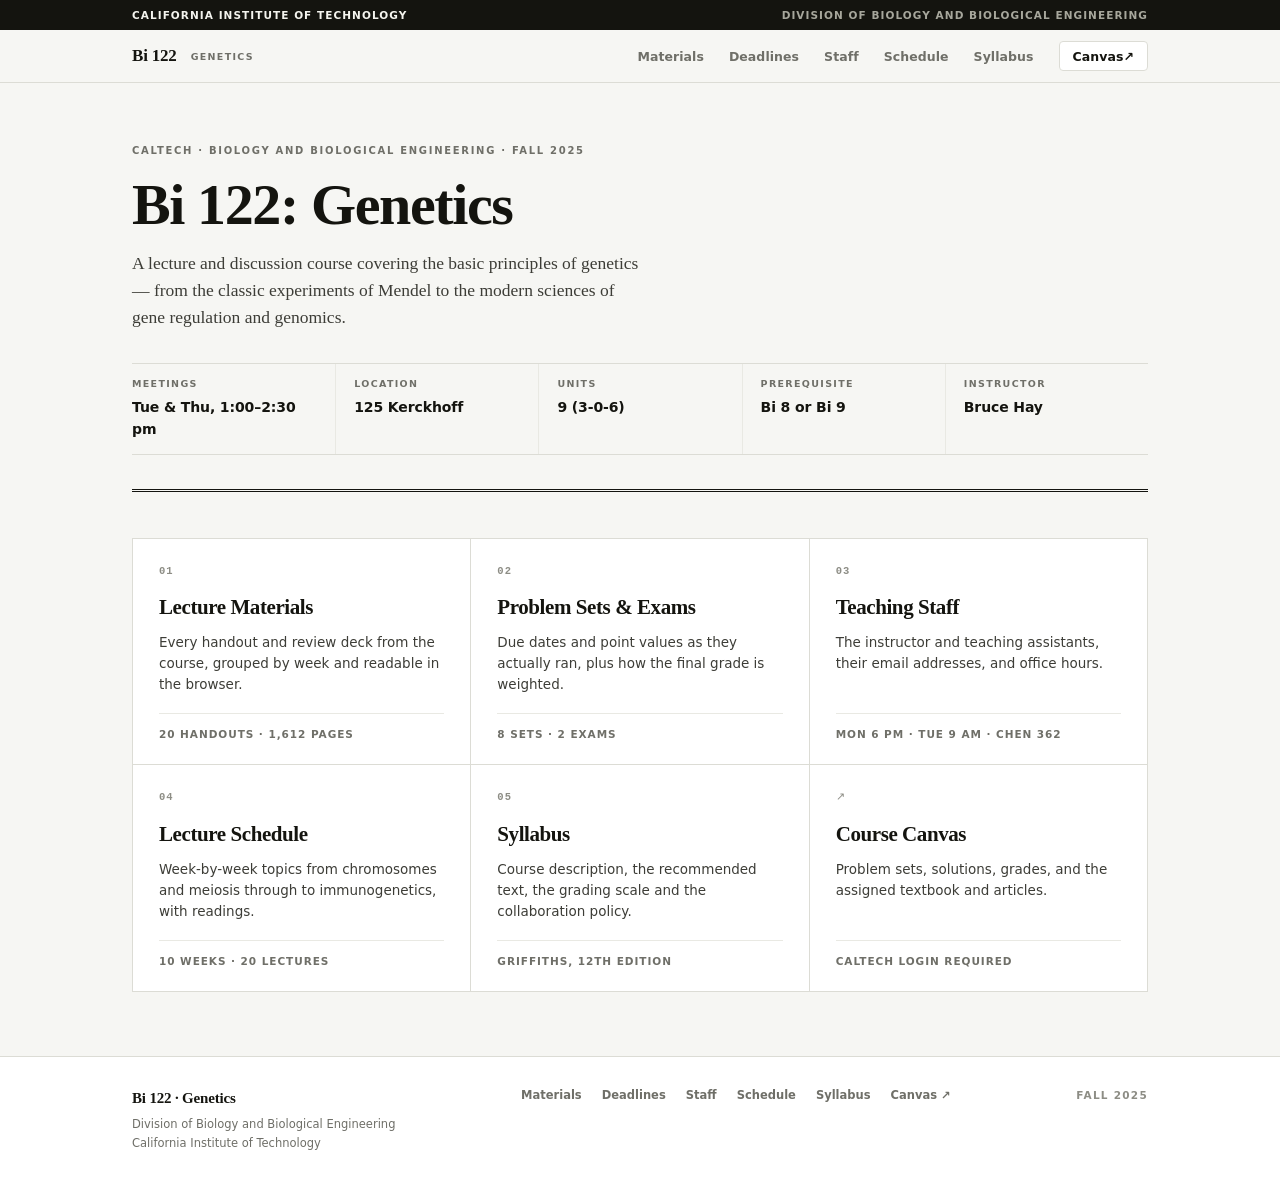
==== commit efc93e40: "Restyle toward an institutional look Trades the card-and-shadow treatment for a flat, ruled system: " ====
--- a/index.html
+++ b/index.html
@@ -6,25 +6,42 @@
 <title>Bi 122 · Genetics — Caltech</title>
 <meta name="description" content="Bi 122: Genetics — lecture handouts, problem set deadlines, syllabus and teaching staff. Division of Biology and Biological Engineering, California Institute of Technology.">
 <meta name="theme-color" content="#f7f7f5">
+<link rel="icon" href="favicon.svg" type="image/svg+xml">
+<meta property="og:type" content="website">
+<meta property="og:site_name" content="Bi 122 · Genetics — Caltech">
+<meta property="og:title" content="Bi 122 · Genetics — Caltech">
+<meta property="og:description" content="Bi 122: Genetics — lecture handouts, problem set deadlines, syllabus and teaching staff. Division of Biology and Biological Engineering, California Institute of Technology.">
+<meta property="og:url" content="https://bi122resources.rishib.com/">
+<meta name="twitter:card" content="summary">
+<link rel="canonical" href="https://bi122resources.rishib.com/">
 <link rel="stylesheet" href="styles.css">
 </head>
 <body>
 
-<nav class="nav">
+<a class="skip" href="#main">Skip to content</a>
+
+<div class="topbar">
+  <div class="topbar-inner">
+    <span class="topbar-org">California Institute of Technology</span>
+    <span class="topbar-div">Division of Biology and Biological Engineering</span>
+  </div>
+</div>
+
+<nav class="nav" aria-label="Course sections">
   <div class="nav-inner">
-    <a class="nav-mark active" href="index.html" aria-current="page">Bi 122 <span>Genetics</span></a>
+    <a class="nav-mark" href="index.html">Bi&nbsp;122 <span>Genetics</span></a>
     <div class="nav-links">
       <a href="materials.html">Materials</a>
       <a href="deadlines.html">Deadlines</a>
       <a href="staff.html">Staff</a>
       <a href="schedule.html">Schedule</a>
       <a href="syllabus.html">Syllabus</a>
-      <a class="canvas" href="https://caltech.instructure.com/courses/9095" target="_blank" rel="noopener">Canvas ↗</a>
+      <a class="canvas" href="https://caltech.instructure.com/courses/9095" target="_blank" rel="noopener">Canvas <span aria-hidden="true">↗</span></a>
     </div>
   </div>
 </nav>
 
-<div class="shell">
+<main class="shell" id="main">
 
   <header class="masthead">
     <div class="eyebrow">Caltech · Biology and Biological Engineering · Fall 2025</div>
@@ -100,11 +117,25 @@
     </div>
   </section>
 
-  <footer class="footer">
-    <span>Bi 122 · Genetics — Division of Biology and Biological Engineering, Caltech</span>
-    <span>Fall 2025 · <a href="https://caltech.instructure.com/courses/9095" target="_blank" rel="noopener">Course Canvas ↗</a></span>
-  </footer>
+</main>
 
-</div>
+<footer class="footer">
+  <div class="footer-inner">
+    <div class="footer-brand">
+      <div class="footer-title">Bi 122 · Genetics</div>
+      <div class="footer-sub">Division of Biology and Biological Engineering<br>
+        California Institute of Technology</div>
+    </div>
+    <nav class="footer-links" aria-label="Footer">
+      <a href="materials.html">Materials</a>
+      <a href="deadlines.html">Deadlines</a>
+      <a href="staff.html">Staff</a>
+      <a href="schedule.html">Schedule</a>
+      <a href="syllabus.html">Syllabus</a>
+      <a href="https://caltech.instructure.com/courses/9095" target="_blank" rel="noopener">Canvas ↗</a>
+    </nav>
+    <div class="footer-meta">Fall 2025</div>
+  </div>
+</footer>
 </body>
 </html>
--- a/styles.css
+++ b/styles.css
@@ -1,24 +1,34 @@
-/* ── Bi 122 · Genetics ─────────────────────────────────────────────── */
+/* ══ Bi 122 · Genetics ═══════════════════════════════════════════════
+   A flat, ruled, typographic system: paper ground, hairline borders,
+   no drop shadows. Colour is reserved for status.
+   ═══════════════════════════════════════════════════════════════════ */
 
 :root {
-  --background: #f7f7f5;
+  --paper: #f6f6f3;
   --panel: #ffffff;
-  --surface: #f3f3f1;
-  --surface-hover: #ececea;
-  --ink: #111111;
-  --muted: #747474;
-  --muted-strong: #3f3f3f;
-  --border: #dededb;
-  --border-soft: #ececea;
-  --danger: #b42318;
-  --shadow: 0 10px 32px rgba(17, 17, 17, 0.055);
-  --panel-shadow: 0 8px 28px rgba(0, 0, 0, 0.035);
+  --surface: #f2f2ef;
+  --surface-hover: #eceae6;
+  --ink: #14140f;
+  --ink-soft: #3d3d37;
+  --muted: #6f6f68;
+  --muted-light: #8d8d85;
+  --rule: #dcdcd5;
+  --rule-soft: #e9e9e3;
+  --rule-strong: #14140f;
+  --danger: #8c2b20;
+  --danger-bg: #fbf3f1;
+  --danger-rule: #e6cfc9;
+  --warn: #6b5216;
+  --warn-bg: #fbf6ea;
+  --warn-rule: #e6dbbe;
   --ease: cubic-bezier(0.2, 0.8, 0.2, 1);
   --serif: Charter, "Bitstream Charter", "Iowan Old Style", "Palatino Linotype",
     Palatino, "Book Antiqua", Georgia, ui-serif, serif;
   --sans: Inter, ui-sans-serif, system-ui, -apple-system, BlinkMacSystemFont,
     "Segoe UI", sans-serif;
   --mono: ui-monospace, SFMono-Regular, Menlo, Monaco, Consolas, monospace;
+  --gutter: 32px;
+  --measure: 1080px;
 }
 
 *,
@@ -28,26 +38,26 @@
 }
 
 html {
-  scroll-behavior: smooth;
-  scroll-padding-top: 76px;
+  -webkit-text-size-adjust: 100%;
 }
 
 body {
   margin: 0;
   min-width: 320px;
-  background: var(--background);
+  background: var(--paper);
   color: var(--ink);
   font-family: var(--sans);
-  font-size: 13.5px;
-  line-height: 1.5;
+  font-size: 14px;
+  line-height: 1.55;
   font-synthesis: none;
   text-rendering: optimizeLegibility;
   -webkit-font-smoothing: antialiased;
   -moz-osx-font-smoothing: grayscale;
+  font-variant-numeric: tabular-nums;
 }
 
 ::selection {
-  background: #ddddda;
+  background: #dcdcd3;
 }
 
 a {
@@ -55,19 +65,50 @@
   text-decoration: none;
 }
 
-a:focus-visible,
-button:focus-visible {
+:focus-visible {
   outline: 2px solid var(--ink);
   outline-offset: 3px;
-  border-radius: 3px;
-}
-
-/* ── Shell ─────────────────────────────────────────────────────────── */
-
-.shell {
-  max-width: 1060px;
+  border-radius: 2px;
+}
+
+.skip {
+  position: absolute;
+  left: -9999px;
+  top: 0;
+  z-index: 100;
+  padding: 10px 16px;
+  background: var(--ink);
+  color: #fff;
+  font-size: 13px;
+  font-weight: 700;
+}
+
+.skip:focus {
+  left: 0;
+}
+
+/* ── Top bar ───────────────────────────────────────────────────────── */
+
+.topbar {
+  background: var(--ink);
+  color: #f4f4ee;
+}
+
+.topbar-inner {
+  max-width: var(--measure);
   margin: 0 auto;
-  padding: 0 28px 40px;
+  padding: 7px var(--gutter);
+  display: flex;
+  justify-content: space-between;
+  gap: 16px;
+  font-size: 10.5px;
+  font-weight: 700;
+  letter-spacing: 0.1em;
+  text-transform: uppercase;
+}
+
+.topbar-div {
+  color: #a7a79c;
 }
 
 /* ── Nav ───────────────────────────────────────────────────────────── */
@@ -76,268 +117,232 @@
   position: sticky;
   top: 0;
   z-index: 20;
-  background: rgba(247, 247, 245, 0.9);
-  backdrop-filter: saturate(180%) blur(14px);
-  -webkit-backdrop-filter: saturate(180%) blur(14px);
-  border-bottom: 1px solid var(--border);
+  background: rgba(246, 246, 243, 0.94);
+  backdrop-filter: saturate(180%) blur(12px);
+  -webkit-backdrop-filter: saturate(180%) blur(12px);
+  border-bottom: 1px solid var(--rule);
 }
 
 .nav-inner {
-  max-width: 1060px;
+  max-width: var(--measure);
   margin: 0 auto;
-  padding: 10px 28px;
+  padding: 11px var(--gutter);
   display: flex;
   align-items: center;
   justify-content: space-between;
-  gap: 16px;
+  gap: 20px;
 }
 
 .nav-mark {
   font-family: var(--serif);
-  font-size: 16px;
-  font-weight: 700;
-  letter-spacing: -0.01em;
+  font-size: 17px;
+  font-weight: 700;
+  letter-spacing: -0.012em;
   white-space: nowrap;
   color: var(--ink);
 }
 
 .nav-mark span {
   font-family: var(--sans);
+  font-size: 9.5px;
+  font-weight: 800;
+  letter-spacing: 0.14em;
+  text-transform: uppercase;
+  color: var(--muted);
+  margin-left: 10px;
+  vertical-align: 1px;
+}
+
+.nav-links {
+  display: flex;
+  align-items: center;
+  gap: 1px;
+  flex-wrap: wrap;
+}
+
+.nav-links a {
+  position: relative;
+  display: inline-flex;
+  align-items: center;
+  height: 30px;
+  padding: 0 12px;
+  font-size: 12.5px;
+  font-weight: 620;
+  letter-spacing: 0.005em;
+  color: var(--muted);
+  transition: color 0.15s var(--ease);
+}
+
+.nav-links a::after {
+  content: "";
+  position: absolute;
+  left: 12px;
+  right: 12px;
+  bottom: -12px;
+  height: 2px;
+  background: transparent;
+  transition: background 0.15s var(--ease);
+}
+
+.nav-links a:hover {
+  color: var(--ink);
+}
+
+.nav-links a.active {
+  color: var(--ink);
+  font-weight: 730;
+}
+
+.nav-links a.active::after {
+  background: var(--ink);
+}
+
+.nav-links a.canvas {
+  margin-left: 12px;
+  height: 30px;
+  padding: 0 13px;
+  border: 1px solid var(--rule);
+  border-radius: 4px;
+  background: var(--panel);
+  color: var(--ink);
+  font-weight: 700;
+}
+
+.nav-links a.canvas:hover {
+  background: var(--ink);
+  border-color: var(--ink);
+  color: #fff;
+}
+
+.nav-links a.canvas::after {
+  display: none;
+}
+
+/* ── Shell ─────────────────────────────────────────────────────────── */
+
+.shell {
+  display: block;
+  max-width: var(--measure);
+  margin: 0 auto;
+  padding: 0 var(--gutter) 64px;
+}
+
+/* ── Mastheads ─────────────────────────────────────────────────────── */
+
+.masthead {
+  padding: 60px 0 34px;
+  border-bottom: 3px double var(--rule-strong);
+}
+
+.pagehead {
+  padding: 44px 0 24px;
+  border-bottom: 3px double var(--rule-strong);
+}
+
+.eyebrow {
   font-size: 10px;
   font-weight: 800;
-  letter-spacing: 0.11em;
-  text-transform: uppercase;
-  color: var(--muted);
-  margin-left: 9px;
-}
-
-.nav-links {
-  display: flex;
-  align-items: center;
-  gap: 2px;
+  letter-spacing: 0.17em;
+  text-transform: uppercase;
+  color: var(--muted);
+}
+
+.masthead h1,
+.pagehead h1 {
+  font-family: var(--serif);
+  margin: 16px 0 0;
+  font-weight: 700;
+  letter-spacing: -0.024em;
+  line-height: 1.04;
+}
+
+.masthead h1 {
+  font-size: clamp(36px, 6vw, 58px);
+}
+
+.pagehead h1 {
+  font-size: clamp(29px, 4.4vw, 42px);
+}
+
+.masthead .lede,
+.pagehead .lede {
+  margin: 15px 0 0;
+  max-width: 58ch;
+  font-family: var(--serif);
+  font-size: 17.5px;
+  line-height: 1.55;
+  color: var(--ink-soft);
+}
+
+.pagehead .lede {
+  font-size: 16.5px;
+}
+
+.meta-row {
+  display: flex;
   flex-wrap: wrap;
-}
-
-.nav-links a {
-  display: inline-flex;
-  align-items: center;
-  height: 32px;
-  padding: 0 11px;
-  border-radius: 8px;
-  font-size: 12.5px;
-  font-weight: 650;
-  letter-spacing: -0.01em;
-  color: var(--muted-strong);
-  transition: background 0.18s var(--ease), color 0.18s var(--ease);
-}
-
-.nav-links a:hover {
-  background: var(--surface-hover);
-  color: var(--ink);
-}
-
-.nav-links a.active {
-  background: var(--surface-hover);
-  color: var(--ink);
-  font-weight: 700;
-}
-
-.nav-links a.canvas {
-  margin-left: 6px;
-  background: var(--ink);
-  color: #fff;
-  font-weight: 700;
-  padding: 0 13px;
-}
-
-.nav-links a.canvas:hover {
-  background: #000;
-  color: #fff;
-}
-
-/* ── Masthead ──────────────────────────────────────────────────────── */
-
-.masthead {
-  padding: 52px 0 30px;
-  border-bottom: 2px solid var(--ink);
-}
-
-.eyebrow {
-  font-size: 10.5px;
-  font-weight: 800;
-  letter-spacing: 0.14em;
-  text-transform: uppercase;
-  color: var(--muted);
-}
-
-.masthead h1 {
-  font-family: var(--serif);
-  margin: 14px 0 0;
-  font-size: clamp(34px, 6vw, 54px);
-  font-weight: 700;
-  letter-spacing: -0.028em;
-  line-height: 1.02;
-}
-
-.masthead .lede {
-  margin: 14px 0 0;
-  max-width: 60ch;
-  font-family: var(--serif);
-  font-size: 17px;
-  line-height: 1.55;
-  color: var(--muted-strong);
-}
-
-.meta-row {
-  display: flex;
-  flex-wrap: wrap;
-  margin: 28px 0 0;
-  background: var(--panel);
-  border: 1px solid var(--border-soft);
-  border-radius: 12px;
-  overflow: hidden;
+  margin: 32px 0 0;
+  border-top: 1px solid var(--rule);
+  border-bottom: 1px solid var(--rule);
 }
 
 .meta-cell {
-  flex: 1 1 138px;
-  padding: 12px 15px;
-  border-left: 1px solid var(--border-soft);
-}
-
-.meta-cell:first-child {
-  border-left: 0;
+  flex: 1 1 150px;
+  padding: 13px 18px 13px 0;
+}
+
+.meta-cell + .meta-cell {
+  padding-left: 18px;
+  border-left: 1px solid var(--rule-soft);
 }
 
 .meta-cell dt {
   font-size: 9.5px;
   font-weight: 800;
-  letter-spacing: 0.12em;
+  letter-spacing: 0.14em;
   text-transform: uppercase;
   color: var(--muted);
 }
 
 .meta-cell dd {
-  margin: 4px 0 0;
-  font-size: 13.5px;
-  font-weight: 700;
-  letter-spacing: -0.015em;
-}
-
-/* ── Page header (subpages) ────────────────────────────────────────── */
-
-.pagehead {
-  padding: 40px 0 22px;
-  border-bottom: 2px solid var(--ink);
-}
-
-.pagehead h1 {
-  font-family: var(--serif);
-  margin: 12px 0 0;
-  font-size: clamp(28px, 4.4vw, 40px);
-  font-weight: 700;
-  letter-spacing: -0.026em;
-  line-height: 1.05;
-}
-
-.pagehead .lede {
-  margin: 12px 0 0;
-  max-width: 62ch;
-  font-family: var(--serif);
-  font-size: 16px;
-  line-height: 1.55;
-  color: var(--muted-strong);
-}
-
-/* ── Hub cards (home) ──────────────────────────────────────────────── */
-
-.cards {
-  display: grid;
-  grid-template-columns: repeat(auto-fit, minmax(268px, 1fr));
-  gap: 14px;
-}
-
-.card {
-  display: block;
-  padding: 20px 22px 18px;
-  background: var(--panel);
-  border: 1px solid #e5e5e5;
-  border-radius: 14px;
-  box-shadow: var(--panel-shadow);
-  transition: transform 0.2s var(--ease), box-shadow 0.2s var(--ease),
-    border-color 0.2s var(--ease);
-}
-
-.card:hover {
-  transform: translateY(-3px);
-  box-shadow: var(--shadow);
-  border-color: #d6d6d3;
-}
-
-.card-num {
-  font-size: 10px;
-  font-weight: 800;
-  letter-spacing: 0.13em;
-  color: var(--accent-soft, #a8a8a3);
-}
-
-.card-title {
-  font-family: var(--serif);
-  margin-top: 9px;
-  font-size: 20px;
-  font-weight: 700;
-  letter-spacing: -0.022em;
-}
-
-.card-desc {
-  margin: 8px 0 0;
-  font-size: 13px;
-  font-weight: 500;
-  color: var(--muted-strong);
-  line-height: 1.5;
-}
-
-.card-meta {
-  margin-top: 14px;
-  padding-top: 11px;
-  border-top: 1px solid var(--border-soft);
-  font-size: 11px;
-  font-weight: 700;
-  letter-spacing: 0.02em;
-  color: var(--muted);
+  margin: 5px 0 0;
+  font-size: 14px;
+  font-weight: 650;
+  letter-spacing: -0.008em;
 }
 
 /* ── Sections ──────────────────────────────────────────────────────── */
 
 .section {
-  padding-top: 44px;
+  padding-top: 46px;
 }
 
 .section.flush {
-  padding-top: 26px;
+  padding-top: 30px;
 }
 
 .section-head {
   display: flex;
   align-items: baseline;
   justify-content: space-between;
-  gap: 14px;
+  gap: 16px;
   flex-wrap: wrap;
-  padding-bottom: 10px;
-  margin-bottom: 18px;
-  border-bottom: 1px solid var(--border);
+  padding-bottom: 9px;
+  margin-bottom: 20px;
+  border-bottom: 1px solid var(--rule-strong);
 }
 
 .section h2 {
   font-family: var(--serif);
   margin: 0;
-  font-size: 25px;
-  font-weight: 700;
-  letter-spacing: -0.02em;
+  font-size: 24px;
+  font-weight: 700;
+  letter-spacing: -0.018em;
 }
 
 .section-note {
   font-size: 12px;
-  font-weight: 650;
+  font-weight: 620;
   color: var(--muted);
 }
 
@@ -345,20 +350,19 @@
 
 .panel {
   background: var(--panel);
-  border: 1px solid #e5e5e5;
-  border-radius: 14px;
-  box-shadow: var(--panel-shadow);
+  border: 1px solid var(--rule);
+  border-radius: 3px;
   overflow: hidden;
 }
 
 .panel-pad {
-  padding: 20px 22px;
+  padding: 24px 26px;
 }
 
 .prose p {
-  margin: 0 0 12px;
-  color: var(--muted-strong);
-  max-width: 76ch;
+  margin: 0 0 13px;
+  color: var(--ink-soft);
+  max-width: 74ch;
 }
 
 .prose p:last-child {
@@ -368,220 +372,290 @@
 .prose strong {
   color: var(--ink);
   font-weight: 700;
+}
+
+.prose a,
+.callout a {
+  color: inherit;
+  text-decoration: underline;
+  text-decoration-thickness: 1px;
+  text-underline-offset: 2px;
+}
+
+.prose a:hover,
+.callout a:hover {
+  text-decoration-thickness: 2px;
 }
 
 .grid-2 {
   display: grid;
   grid-template-columns: repeat(2, 1fr);
-  gap: 16px;
+  gap: 18px;
 }
 
 .sub {
   font-size: 9.5px;
   font-weight: 800;
-  letter-spacing: 0.12em;
-  text-transform: uppercase;
-  color: var(--muted);
-  margin-bottom: 10px;
+  letter-spacing: 0.14em;
+  text-transform: uppercase;
+  color: var(--muted);
+  padding-bottom: 9px;
+  margin-bottom: 14px;
+  border-bottom: 1px solid var(--rule-soft);
+}
+
+/* ── Hub cards (home) ──────────────────────────────────────────────── */
+
+.cards {
+  display: grid;
+  grid-template-columns: repeat(auto-fit, minmax(272px, 1fr));
+  gap: 0;
+  border-top: 1px solid var(--rule);
+  border-left: 1px solid var(--rule);
+}
+
+.card {
+  display: flex;
+  flex-direction: column;
+  padding: 24px 26px 22px;
+  background: var(--panel);
+  border-right: 1px solid var(--rule);
+  border-bottom: 1px solid var(--rule);
+  transition: background 0.15s var(--ease);
+}
+
+.card:hover {
+  background: #fbfbf9;
+}
+
+.card-num {
+  font-family: var(--mono);
+  font-size: 10.5px;
+  font-weight: 600;
+  letter-spacing: 0.1em;
+  color: var(--muted-light);
+}
+
+.card-title {
+  font-family: var(--serif);
+  margin-top: 12px;
+  font-size: 21px;
+  font-weight: 700;
+  letter-spacing: -0.02em;
+}
+
+.card:hover .card-title {
+  text-decoration: underline;
+  text-decoration-thickness: 1px;
+  text-underline-offset: 3px;
+}
+
+.card-desc {
+  flex: 1;
+  margin: 9px 0 0;
+  font-size: 13.5px;
+  color: var(--ink-soft);
+  line-height: 1.55;
+}
+
+.card-meta {
+  margin-top: 18px;
+  padding-top: 12px;
+  border-top: 1px solid var(--rule-soft);
+  font-size: 10.5px;
+  font-weight: 700;
+  letter-spacing: 0.09em;
+  text-transform: uppercase;
+  color: var(--muted);
 }
 
 /* ── People ────────────────────────────────────────────────────────── */
 
 .people {
   display: grid;
-  grid-template-columns: repeat(auto-fit, minmax(196px, 1fr));
-  gap: 14px;
+  grid-template-columns: repeat(auto-fit, minmax(210px, 1fr));
+  gap: 0;
+  border-top: 1px solid var(--rule);
+  border-left: 1px solid var(--rule);
+  background: var(--panel);
 }
 
 .person {
   display: flex;
-  gap: 13px;
+  gap: 15px;
   align-items: center;
-  padding: 13px;
-  background: var(--panel);
-  border: 1px solid #e5e5e5;
-  border-radius: 12px;
-  box-shadow: var(--panel-shadow);
-  transition: transform 0.2s var(--ease), box-shadow 0.2s var(--ease);
-}
-
-.person:hover {
-  transform: translateY(-2px);
-  box-shadow: var(--shadow);
+  padding: 18px;
+  border-right: 1px solid var(--rule);
+  border-bottom: 1px solid var(--rule);
 }
 
 .person img {
   flex: none;
-  width: 56px;
-  height: 74px;
+  width: 58px;
+  height: 76px;
   object-fit: cover;
-  border-radius: 8px;
+  border-radius: 2px;
   background: var(--surface);
-  border: 1px solid var(--border-soft);
-}
-
-.person.lead {
-  border-color: #d6d6d3;
+  filter: grayscale(1) contrast(1.02);
+  transition: filter 0.25s var(--ease);
+}
+
+.person:hover img {
+  filter: grayscale(0);
+}
+
+.person-role {
+  font-size: 9px;
+  font-weight: 800;
+  letter-spacing: 0.14em;
+  text-transform: uppercase;
+  color: var(--muted);
 }
 
 .person.lead .person-role {
   color: var(--ink);
 }
 
-.person-role {
+.person-name {
+  font-family: var(--serif);
+  font-size: 16px;
+  font-weight: 700;
+  letter-spacing: -0.015em;
+  margin-top: 3px;
+}
+
+.person-mail {
+  display: block;
+  margin-top: 4px;
+  font-size: 11.5px;
+  font-weight: 600;
+  color: var(--muted);
+  word-break: break-word;
+}
+
+.person-mail:hover {
+  color: var(--ink);
+  text-decoration: underline;
+  text-underline-offset: 2px;
+}
+
+.alumni {
+  display: flex;
+  flex-wrap: wrap;
+  gap: 20px;
+  align-items: baseline;
+}
+
+.alum {
+  font-size: 13.5px;
+  font-weight: 650;
+}
+
+.alum span {
+  font-size: 10.5px;
+  font-weight: 700;
+  letter-spacing: 0.09em;
+  text-transform: uppercase;
+  color: var(--muted-light);
+  margin-left: 7px;
+}
+
+/* ── Materials ─────────────────────────────────────────────────────── */
+
+.wk-head {
+  padding: 10px 22px;
+  background: var(--surface);
+  border-bottom: 1px solid var(--rule);
+  border-top: 1px solid var(--rule);
+}
+
+.wk:first-child .wk-head {
+  border-top: 0;
+}
+
+.wk-num {
   font-size: 9.5px;
   font-weight: 800;
-  letter-spacing: 0.11em;
-  text-transform: uppercase;
-  color: var(--muted);
-}
-
-.person-name {
-  font-family: var(--serif);
-  font-size: 15px;
-  font-weight: 700;
-  letter-spacing: -0.015em;
-  margin-top: 2px;
-}
-
-.person-mail {
-  display: block;
-  margin-top: 3px;
-  font-size: 11.5px;
-  font-weight: 600;
-  color: var(--muted);
-  word-break: break-word;
-  transition: color 0.18s var(--ease);
-}
-
-.person-mail:hover {
-  color: var(--ink);
-}
-
-.alumni {
-  display: flex;
-  flex-wrap: wrap;
-  gap: 8px;
+  letter-spacing: 0.15em;
+  text-transform: uppercase;
+  color: var(--muted);
+}
+
+.file {
+  display: flex;
   align-items: center;
-}
-
-.alum {
-  display: inline-flex;
-  align-items: baseline;
-  gap: 8px;
-  padding: 7px 13px;
-  border-radius: 999px;
-  border: 1px solid var(--border);
-  background: var(--panel);
-  font-size: 12.5px;
-  font-weight: 650;
-}
-
-.alum span {
-  font-size: 11px;
-  color: var(--muted);
-  font-weight: 600;
-}
-
-/* ── Materials ─────────────────────────────────────────────────────── */
-
-.wk {
-  border-bottom: 1px solid var(--border-soft);
-}
-
-.wk:last-child {
+  gap: 15px;
+  padding: 12px 22px;
+  border-bottom: 1px solid var(--rule-soft);
+  transition: background 0.14s var(--ease);
+}
+
+.wk:last-child .file:last-child {
   border-bottom: 0;
 }
 
-.wk-head {
-  display: flex;
-  align-items: baseline;
-  gap: 10px;
-  padding: 11px 20px 7px;
-  background: #fbfbfa;
-  border-bottom: 1px solid var(--border-soft);
-}
-
-.wk-num {
-  font-size: 10px;
-  font-weight: 800;
-  letter-spacing: 0.12em;
-  text-transform: uppercase;
-  color: var(--muted);
-}
-
-.file {
-  display: flex;
-  align-items: center;
-  gap: 12px;
-  padding: 11px 20px;
-  border-bottom: 1px solid #f4f4f2;
-  transition: background 0.15s var(--ease);
-}
-
-.file:last-child {
-  border-bottom: 0;
-}
-
 .file:hover {
-  background: #fafafa;
+  background: #fbfbf9;
 }
 
 .file-thumb {
   flex: none;
-  width: 54px;
-  height: 40px;
+  width: 52px;
+  height: 39px;
   object-fit: contain;
-  border-radius: 4px;
-  border: 1px solid var(--border);
+  border: 1px solid var(--rule);
   background: #fff;
 }
 
 .file-name {
-  font-size: 13.5px;
-  font-weight: 700;
-  letter-spacing: -0.015em;
+  font-size: 14px;
+  font-weight: 650;
+  letter-spacing: -0.012em;
   flex: 1;
   min-width: 0;
 }
 
+.file:hover .file-name {
+  text-decoration: underline;
+  text-decoration-thickness: 1px;
+  text-underline-offset: 3px;
+}
+
 .file-name .rev {
   display: inline-block;
-  margin-left: 8px;
-  padding: 2px 8px;
-  border-radius: 999px;
-  background: var(--ink);
-  color: #fff;
-  font-size: 9.5px;
+  margin-left: 9px;
+  padding: 1px 7px;
+  border: 1px solid var(--rule);
+  background: var(--surface);
+  color: var(--muted);
+  font-size: 9px;
   font-weight: 800;
-  letter-spacing: 0.07em;
-  text-transform: uppercase;
-  vertical-align: 1px;
+  letter-spacing: 0.1em;
+  text-transform: uppercase;
+  vertical-align: 1.5px;
 }
 
 .file-meta {
   flex: none;
   font-family: var(--mono);
   font-size: 11px;
-  color: var(--muted);
+  color: var(--muted-light);
   white-space: nowrap;
 }
 
 .file-dl {
   flex: none;
-  font-size: 11.5px;
-  font-weight: 700;
-  color: var(--muted);
-  padding: 5px 10px;
-  border-radius: 8px;
-  border: 1px solid transparent;
-  transition: all 0.15s var(--ease);
+  width: 62px;
+  text-align: right;
+  font-size: 11px;
+  font-weight: 800;
+  letter-spacing: 0.09em;
+  text-transform: uppercase;
+  color: var(--muted-light);
 }
 
 .file:hover .file-dl {
   color: var(--ink);
-  border-color: var(--border);
-  background: var(--panel);
 }
 
 /* ── Tables ────────────────────────────────────────────────────────── */
@@ -593,29 +667,28 @@
 table {
   width: 100%;
   border-collapse: collapse;
-  min-width: 600px;
+  min-width: 580px;
 }
 
 thead th {
   text-align: left;
-  padding: 11px 18px;
+  padding: 11px 20px;
   font-size: 9.5px;
   font-weight: 800;
-  letter-spacing: 0.12em;
-  text-transform: uppercase;
-  color: var(--muted);
-  background: #fbfbfa;
-  border-bottom: 1px solid var(--border);
+  letter-spacing: 0.14em;
+  text-transform: uppercase;
+  color: var(--muted);
+  background: var(--surface);
+  border-bottom: 1px solid var(--rule);
   white-space: nowrap;
 }
 
 tbody td {
-  padding: 11px 18px;
-  border-bottom: 1px solid #f4f4f2;
+  padding: 12px 20px;
+  border-bottom: 1px solid var(--rule-soft);
   vertical-align: top;
-  font-size: 13px;
-  font-weight: 600;
-  color: var(--muted-strong);
+  font-size: 13.5px;
+  color: var(--ink-soft);
 }
 
 tbody tr:last-child td {
@@ -623,53 +696,52 @@
 }
 
 tbody tr:hover td {
-  background: #fafafa;
+  background: #fbfbf9;
 }
 
 td.week {
   font-size: 10.5px;
   font-weight: 800;
-  letter-spacing: 0.07em;
-  color: var(--muted);
+  letter-spacing: 0.1em;
+  color: var(--muted-light);
   white-space: nowrap;
 }
 
 td.date {
-  font-weight: 700;
+  font-weight: 650;
   color: var(--ink);
   white-space: nowrap;
-  font-variant-numeric: tabular-nums;
 }
 
 td.topic {
-  font-weight: 700;
-  color: var(--ink);
-  letter-spacing: -0.015em;
+  font-weight: 650;
+  color: var(--ink);
+  letter-spacing: -0.012em;
 }
 
 td.reading {
   font-family: var(--mono);
-  font-size: 11px;
+  font-size: 11.5px;
   color: var(--muted);
   white-space: nowrap;
 }
 
 td.num {
-  font-variant-numeric: tabular-nums;
-  font-weight: 700;
+  font-weight: 650;
   color: var(--ink);
 }
 
 .rule td {
-  border-top: 1px solid var(--border);
+  border-top: 1px solid var(--rule);
 }
 
 .tag {
   display: inline-block;
-  padding: 3px 9px;
-  border-radius: 999px;
-  font-size: 10.5px;
-  font-weight: 700;
+  padding: 2px 9px;
+  font-size: 10px;
+  font-weight: 800;
+  letter-spacing: 0.08em;
+  text-transform: uppercase;
   white-space: nowrap;
   background: var(--ink);
   border: 1px solid var(--ink);
@@ -677,173 +749,155 @@
 }
 
 .tag.exam {
-  background: #fef2f2;
-  border-color: #f4c9c9;
-  color: #a62016;
+  background: var(--danger-bg);
+  border-color: var(--danger-rule);
+  color: var(--danger);
 }
 
 .row-off td.topic {
-  color: var(--muted);
-  font-weight: 650;
+  color: var(--muted-light);
+  font-weight: 600;
+  font-style: italic;
 }
 
 /* ── Stat strip ────────────────────────────────────────────────────── */
 
 .stats {
   display: grid;
-  grid-template-columns: repeat(auto-fit, minmax(150px, 1fr));
-  gap: 1px;
-  background: var(--border-soft);
+  grid-template-columns: repeat(auto-fit, minmax(158px, 1fr));
 }
 
 .stat {
-  background: var(--panel);
-  padding: 18px 20px;
+  padding: 20px 22px;
+  border-left: 1px solid var(--rule-soft);
+}
+
+.stat:first-child {
+  border-left: 0;
 }
 
 .stat-value {
   font-family: var(--serif);
-  font-size: clamp(26px, 4.5vw, 34px);
-  font-weight: 700;
-  letter-spacing: -0.03em;
+  font-size: clamp(27px, 4.5vw, 35px);
+  font-weight: 700;
+  letter-spacing: -0.028em;
   line-height: 1;
 }
 
 .stat-label {
-  margin-top: 7px;
+  margin-top: 9px;
   font-size: 12px;
   font-weight: 700;
-  letter-spacing: -0.01em;
+  letter-spacing: -0.008em;
 }
 
 .stat-sub {
-  margin-top: 2px;
+  margin-top: 3px;
   font-size: 11px;
-  font-weight: 600;
   color: var(--muted);
 }
 
 .scale {
   display: flex;
   flex-wrap: wrap;
-  gap: 6px;
-  margin-top: 12px;
+  margin-top: 14px;
+  border: 1px solid var(--rule-soft);
 }
 
 .grade {
-  display: inline-flex;
+  flex: 1 1 auto;
+  display: flex;
   align-items: baseline;
   gap: 7px;
-  padding: 6px 12px;
-  border-radius: 999px;
-  border: 1px solid #e0e0e0;
+  padding: 8px 13px;
   font-size: 12px;
-  font-weight: 650;
+  font-weight: 620;
+  color: var(--muted);
+  border-left: 1px solid var(--rule-soft);
+  white-space: nowrap;
+}
+
+.grade:first-child {
+  border-left: 0;
 }
 
 .grade b {
-  font-weight: 800;
+  font-family: var(--serif);
+  font-size: 14px;
+  font-weight: 700;
+  color: var(--ink);
 }
 
 /* ── Callout ───────────────────────────────────────────────────────── */
 
 .callout {
-  display: flex;
-  gap: 11px;
-  padding: 13px 16px;
-  border-radius: 11px;
-  background: #fff8ec;
-  border: 1px solid #f0dcb4;
-  color: #7a5200;
-  font-size: 12.5px;
-  font-weight: 620;
-  margin-top: 14px;
-}
-
-.callout::before {
-  content: "";
-  flex: none;
-  width: 7px;
-  height: 7px;
-  margin-top: 6px;
-  border-radius: 999px;
-  background: #b7791f;
-}
-
-.callout a,
-.prose a {
-  color: inherit;
-  text-decoration: underline;
-  text-decoration-thickness: 1px;
-  text-underline-offset: 2px;
-}
-
-.callout a:hover,
-.prose a:hover {
-  text-decoration-thickness: 2px;
+  display: block;
+  padding: 15px 18px;
+  background: var(--warn-bg);
+  border: 1px solid var(--warn-rule);
+  border-left: 3px solid #b09046;
+  color: var(--warn);
+  font-size: 13px;
+  line-height: 1.55;
+  margin-top: 18px;
 }
 
 .callout-tag {
   display: block;
   font-weight: 800;
   font-size: 9.5px;
-  letter-spacing: 0.11em;
-  text-transform: uppercase;
-  margin-bottom: 2px;
+  letter-spacing: 0.14em;
+  text-transform: uppercase;
+  margin-bottom: 4px;
 }
 
 .callout.plain {
-  background: var(--surface);
-  border-color: var(--border);
-  color: var(--muted-strong);
-}
-
-.callout.plain::before {
-  background: var(--muted);
+  background: var(--panel);
+  border-color: var(--rule);
+  border-left-color: var(--muted-light);
+  color: var(--ink-soft);
 }
 
 /* ── Book ──────────────────────────────────────────────────────────── */
 
 .book {
   display: flex;
-  gap: 14px;
+  gap: 16px;
   align-items: flex-start;
 }
 
 .book-spine {
   flex: none;
-  width: 40px;
-  height: 56px;
-  border-radius: 3px 7px 7px 3px;
+  width: 38px;
+  height: 54px;
   background: var(--surface);
-  border: 1px solid var(--border);
-  border-left: 4px solid var(--ink);
+  border: 1px solid var(--rule);
+  border-left: 5px solid var(--ink);
 }
 
 .book-title {
   font-family: var(--serif);
-  font-size: 16px;
-  font-weight: 700;
-  letter-spacing: -0.015em;
+  font-size: 17px;
+  font-weight: 700;
+  font-style: italic;
+  letter-spacing: -0.012em;
 }
 
 .book-meta {
-  margin-top: 3px;
-  font-size: 12.5px;
-  font-weight: 600;
+  margin-top: 4px;
+  font-size: 13px;
   color: var(--muted);
 }
 
 .isbn {
   display: inline-block;
-  margin-top: 8px;
+  margin-top: 9px;
   padding: 3px 8px;
-  border-radius: 6px;
   background: var(--surface);
-  border: 1px solid var(--border-soft);
+  border: 1px solid var(--rule-soft);
   font-family: var(--mono);
   font-size: 10.5px;
-  color: var(--muted-strong);
+  color: var(--ink-soft);
 }
 
 /* ── Document viewer ───────────────────────────────────────────────── */
@@ -854,12 +908,12 @@
   z-index: 60;
   display: flex;
   flex-direction: column;
-  padding: 22px;
-  gap: 12px;
-  background: rgba(24, 24, 22, 0.55);
-  backdrop-filter: blur(6px);
-  -webkit-backdrop-filter: blur(6px);
-  animation: viewer-in 0.2s var(--ease);
+  padding: 24px;
+  gap: 14px;
+  background: rgba(20, 20, 15, 0.62);
+  backdrop-filter: blur(5px);
+  -webkit-backdrop-filter: blur(5px);
+  animation: viewer-in 0.18s var(--ease);
 }
 
 .viewer[hidden] {
@@ -871,20 +925,24 @@
   to   { opacity: 1; }
 }
 
+.viewer-bar,
+.viewer-body {
+  max-width: 1180px;
+  width: 100%;
+  margin: 0 auto;
+}
+
 .viewer-bar {
   flex: none;
   display: flex;
   align-items: center;
   justify-content: space-between;
-  gap: 14px;
-  max-width: 1200px;
-  width: 100%;
-  margin: 0 auto;
+  gap: 16px;
 }
 
 .viewer-title {
   font-family: var(--serif);
-  font-size: 17px;
+  font-size: 18px;
   font-weight: 700;
   letter-spacing: -0.015em;
   color: #fff;
@@ -896,29 +954,30 @@
 .viewer-actions {
   flex: none;
   display: flex;
-  gap: 7px;
+  gap: 8px;
 }
 
 .vbtn {
   display: inline-flex;
   align-items: center;
-  height: 32px;
+  height: 31px;
   padding: 0 13px;
-  border-radius: 9px;
-  border: 1px solid rgba(255, 255, 255, 0.28);
+  border: 1px solid rgba(255, 255, 255, 0.3);
+  border-radius: 3px;
   background: transparent;
   color: #fff;
   font-family: var(--sans);
-  font-size: 12.5px;
-  font-weight: 700;
-  letter-spacing: -0.01em;
+  font-size: 11.5px;
+  font-weight: 700;
+  letter-spacing: 0.05em;
+  text-transform: uppercase;
   cursor: pointer;
   transition: background 0.15s var(--ease), border-color 0.15s var(--ease);
 }
 
 .vbtn:hover {
-  background: rgba(255, 255, 255, 0.14);
-  border-color: rgba(255, 255, 255, 0.5);
+  background: rgba(255, 255, 255, 0.15);
+  border-color: rgba(255, 255, 255, 0.55);
 }
 
 .vbtn.solid {
@@ -928,10 +987,9 @@
 }
 
 .vbtn.solid:hover {
-  background: #ececea;
-}
-
-.viewer:focus-visible,
+  background: #e6e6e0;
+}
+
 .vbtn:focus-visible {
   outline: 2px solid #fff;
   outline-offset: 3px;
@@ -940,13 +998,9 @@
 .viewer-body {
   flex: 1;
   min-height: 0;
-  max-width: 1200px;
-  width: 100%;
-  margin: 0 auto;
-  border-radius: 12px;
+  border-radius: 3px;
   overflow: hidden;
   background: var(--panel);
-  box-shadow: 0 24px 60px rgba(0, 0, 0, 0.3);
 }
 
 .viewer-body iframe {
@@ -956,37 +1010,62 @@
   display: block;
 }
 
-@media (max-width: 640px) {
-  .viewer {
-    padding: 12px;
-    gap: 9px;
-  }
-  .viewer-title {
-    font-size: 14px;
-  }
-  .vbtn {
-    height: 34px;
-    padding: 0 11px;
-    font-size: 12px;
-  }
-  #viewerTab {
-    display: none;
-  }
-}
-
 /* ── Footer ────────────────────────────────────────────────────────── */
 
 .footer {
-  margin-top: 48px;
-  border-top: 2px solid var(--ink);
-  padding: 18px 0 0;
+  border-top: 1px solid var(--rule);
+  background: var(--panel);
+}
+
+.footer-inner {
+  max-width: var(--measure);
+  margin: 0 auto;
+  padding: 30px var(--gutter);
   display: flex;
   justify-content: space-between;
-  gap: 12px;
+  align-items: flex-start;
+  gap: 26px;
   flex-wrap: wrap;
+}
+
+.footer-title {
+  font-family: var(--serif);
+  font-size: 15px;
+  font-weight: 700;
+  letter-spacing: -0.012em;
+}
+
+.footer-sub {
+  margin-top: 5px;
+  font-size: 11.5px;
+  line-height: 1.6;
+  color: var(--muted);
+}
+
+.footer-links {
+  display: flex;
+  flex-wrap: wrap;
+  gap: 6px 20px;
+}
+
+.footer-links a {
   font-size: 11.5px;
   font-weight: 650;
   color: var(--muted);
+}
+
+.footer-links a:hover {
+  color: var(--ink);
+  text-decoration: underline;
+  text-underline-offset: 2px;
+}
+
+.footer-meta {
+  font-size: 10.5px;
+  font-weight: 700;
+  letter-spacing: 0.12em;
+  text-transform: uppercase;
+  color: var(--muted-light);
 }
 
 /* ── Responsive ────────────────────────────────────────────────────── */
@@ -995,43 +1074,76 @@
   .nav-inner {
     flex-direction: column;
     align-items: flex-start;
-    gap: 6px;
+    gap: 8px;
+  }
+  .nav-links a::after {
+    bottom: -2px;
+  }
+  .nav-links a.canvas {
+    margin-left: 8px;
   }
   .grid-2 {
     grid-template-columns: 1fr;
   }
+  .topbar-div {
+    display: none;
+  }
 }
 
 @media (max-width: 640px) {
-  .shell {
-    padding: 0 16px 32px;
-  }
-  .nav-inner {
-    padding: 9px 16px;
+  :root {
+    --gutter: 18px;
   }
   .masthead {
-    padding: 30px 0 24px;
-  }
-  .panel-pad {
-    padding: 16px;
+    padding: 34px 0 26px;
+  }
+  .pagehead {
+    padding: 28px 0 20px;
+  }
+  .panel-pad,
+  .card {
+    padding: 18px;
   }
   .file,
   .wk-head {
-    padding-left: 14px;
-    padding-right: 14px;
+    padding-left: 16px;
+    padding-right: 16px;
   }
   .file-meta {
     display: none;
   }
+  .file-dl {
+    width: auto;
+  }
+  .meta-cell {
+    flex: 1 1 100%;
+    padding: 11px 0;
+  }
+  .meta-cell + .meta-cell {
+    padding-left: 0;
+    border-left: 0;
+    border-top: 1px solid var(--rule-soft);
+  }
   .stat {
-    padding: 15px 16px;
+    border-left: 0;
+    border-top: 1px solid var(--rule-soft);
+  }
+  .stat:first-child {
+    border-top: 0;
+  }
+  .viewer {
+    padding: 12px;
+    gap: 10px;
+  }
+  .viewer-title {
+    font-size: 14px;
+  }
+  #viewerTab {
+    display: none;
   }
 }
 
 @media (prefers-reduced-motion: reduce) {
-  html {
-    scroll-behavior: auto;
-  }
   *,
   *::before,
   *::after {
@@ -1039,3 +1151,55 @@
     animation-duration: 0.01ms !important;
   }
 }
+
+/* ── Print ─────────────────────────────────────────────────────────── */
+
+@media print {
+  :root {
+    --gutter: 0;
+  }
+  body {
+    background: #fff;
+    font-size: 10.5pt;
+  }
+  .topbar,
+  .nav,
+  .skip,
+  .viewer,
+  .footer-links,
+  .file-dl,
+  .card-num {
+    display: none !important;
+  }
+  .shell {
+    max-width: none;
+    padding: 0;
+  }
+  .panel,
+  .card,
+  .person,
+  .cards,
+  .people {
+    border-color: #bbb;
+  }
+  .masthead,
+  .pagehead {
+    padding-top: 0;
+    border-bottom: 2px solid #000;
+  }
+  a {
+    text-decoration: none;
+  }
+  .file,
+  tbody tr,
+  .person,
+  .card {
+    break-inside: avoid;
+  }
+  thead {
+    display: table-header-group;
+  }
+  .footer {
+    border-top: 1px solid #bbb;
+  }
+}
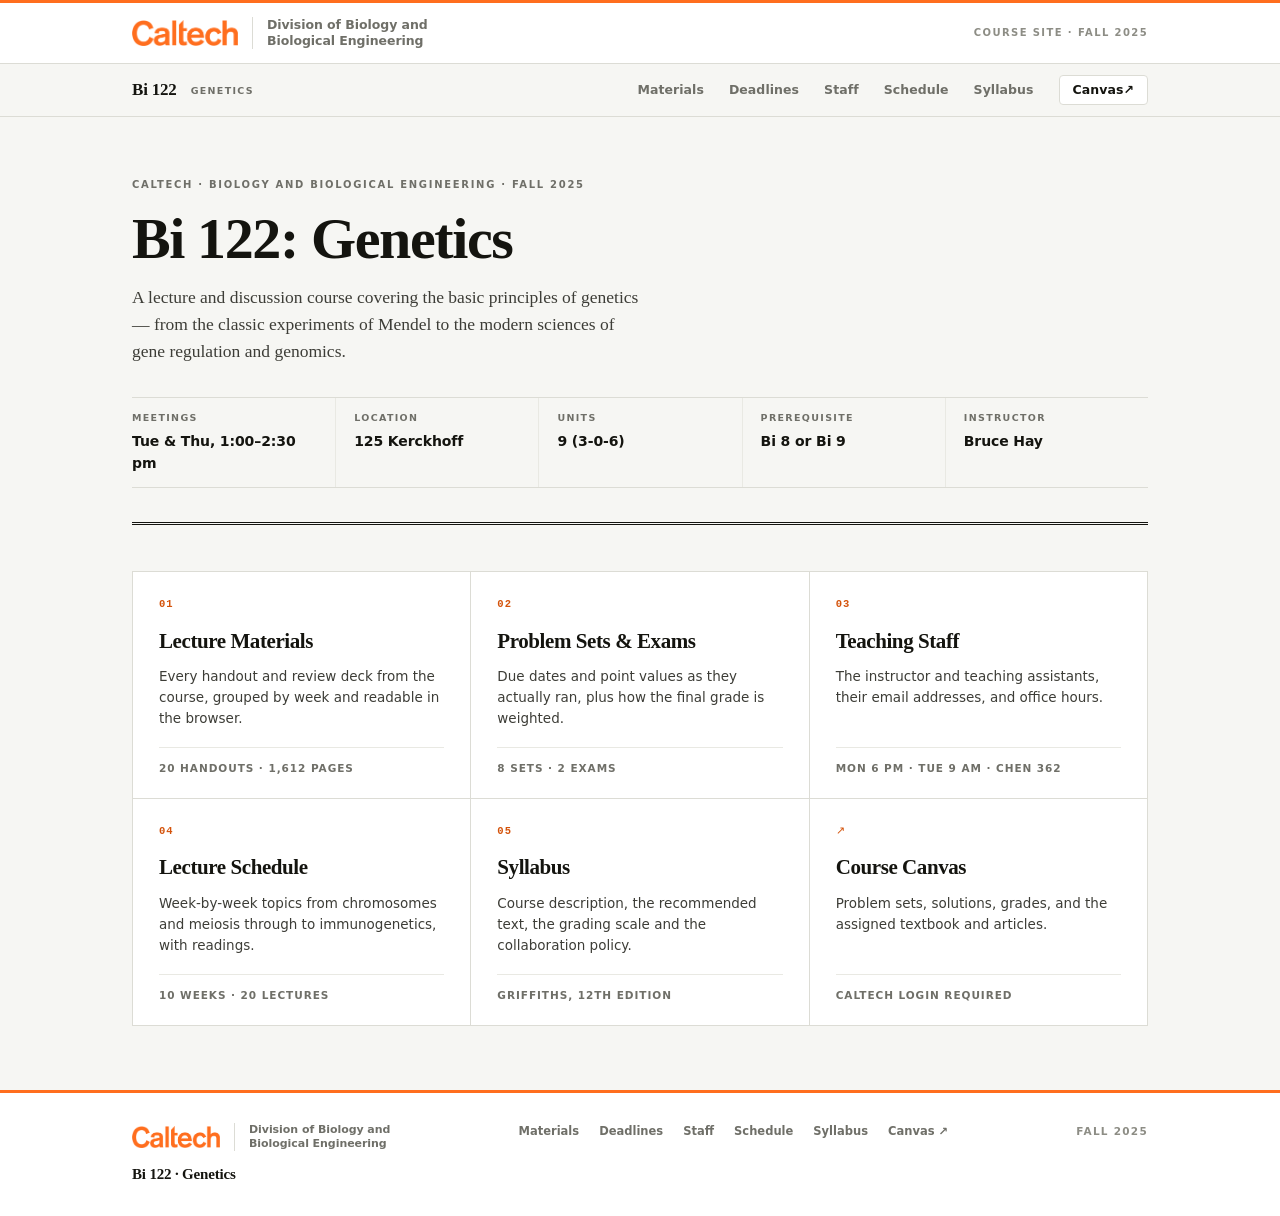
==== commit eaa5bce9: "Add the Caltech identity and orange accents Replaces the generic dark bar with the official BBE lock" ====
--- a/index.html
+++ b/index.html
@@ -20,16 +20,20 @@
 
 <a class="skip" href="#main">Skip to content</a>
 
-<div class="topbar">
-  <div class="topbar-inner">
-    <span class="topbar-org">California Institute of Technology</span>
-    <span class="topbar-div">Division of Biology and Biological Engineering</span>
+<div class="brandbar">
+  <div class="brandbar-inner">
+    <a class="lockup" href="https://www.bbe.caltech.edu/" target="_blank" rel="noopener">
+      <img src="images/caltech-wordmark.png" alt="Caltech" width="106" height="26">
+      <span class="lockup-rule" aria-hidden="true"></span>
+      <span class="lockup-div">Division of Biology and<br>Biological Engineering</span>
+    </a>
+    <span class="brandbar-note">Course site · Fall 2025</span>
   </div>
 </div>
 
 <nav class="nav" aria-label="Course sections">
   <div class="nav-inner">
-    <a class="nav-mark" href="index.html">Bi&nbsp;122 <span>Genetics</span></a>
+    <a class="nav-mark" href="index.html">Bi 122 <span>Genetics</span></a>
     <div class="nav-links">
       <a href="materials.html">Materials</a>
       <a href="deadlines.html">Deadlines</a>
@@ -122,9 +126,12 @@
 <footer class="footer">
   <div class="footer-inner">
     <div class="footer-brand">
+      <a class="lockup lockup-sm" href="https://www.bbe.caltech.edu/" target="_blank" rel="noopener">
+        <img src="images/caltech-wordmark.png" alt="Caltech" width="88" height="21">
+        <span class="lockup-rule" aria-hidden="true"></span>
+        <span class="lockup-div">Division of Biology and<br>Biological Engineering</span>
+      </a>
       <div class="footer-title">Bi 122 · Genetics</div>
-      <div class="footer-sub">Division of Biology and Biological Engineering<br>
-        California Institute of Technology</div>
     </div>
     <nav class="footer-links" aria-label="Footer">
       <a href="materials.html">Materials</a>
--- a/styles.css
+++ b/styles.css
@@ -15,6 +15,8 @@
   --rule: #dcdcd5;
   --rule-soft: #e9e9e3;
   --rule-strong: #14140f;
+  --orange: #ff6e1e;          /* Caltech wordmark orange, sampled from the mark */
+  --orange-deep: #d4530b;     /* darkened for text/underline contrast on paper */
   --danger: #8c2b20;
   --danger-bg: #fbf3f1;
   --danger-rule: #e6cfc9;
@@ -53,7 +55,6 @@
   text-rendering: optimizeLegibility;
   -webkit-font-smoothing: antialiased;
   -moz-osx-font-smoothing: grayscale;
-  font-variant-numeric: tabular-nums;
 }
 
 ::selection {
@@ -87,28 +88,73 @@
   left: 0;
 }
 
-/* ── Top bar ───────────────────────────────────────────────────────── */
-
-.topbar {
-  background: var(--ink);
-  color: #f4f4ee;
-}
-
-.topbar-inner {
+/* ── Brand band ────────────────────────────────────────────────────── */
+
+.brandbar {
+  background: var(--panel);
+  border-top: 3px solid var(--orange);
+  border-bottom: 1px solid var(--rule);
+}
+
+.brandbar-inner {
   max-width: var(--measure);
   margin: 0 auto;
-  padding: 7px var(--gutter);
-  display: flex;
+  padding: 14px var(--gutter);
+  display: flex;
+  align-items: center;
   justify-content: space-between;
-  gap: 16px;
-  font-size: 10.5px;
-  font-weight: 700;
-  letter-spacing: 0.1em;
-  text-transform: uppercase;
-}
-
-.topbar-div {
-  color: #a7a79c;
+  gap: 20px;
+}
+
+.lockup {
+  display: inline-flex;
+  align-items: center;
+  gap: 14px;
+}
+
+.lockup img {
+  display: block;
+  width: 106px;
+  height: auto;
+}
+
+.lockup-rule {
+  width: 1px;
+  align-self: stretch;
+  min-height: 30px;
+  background: var(--rule);
+}
+
+.lockup-div {
+  font-size: 12.5px;
+  line-height: 1.28;
+  font-weight: 600;
+  letter-spacing: -0.005em;
+  color: var(--muted);
+}
+
+.lockup:hover .lockup-div {
+  color: var(--ink);
+}
+
+.lockup-sm img {
+  width: 88px;
+}
+
+.lockup-sm .lockup-div {
+  font-size: 11px;
+}
+
+.lockup-sm .lockup-rule {
+  min-height: 26px;
+}
+
+.brandbar-note {
+  font-size: 10px;
+  font-weight: 800;
+  letter-spacing: 0.14em;
+  text-transform: uppercase;
+  color: var(--muted-light);
 }
 
 /* ── Nav ───────────────────────────────────────────────────────────── */
@@ -194,7 +240,7 @@
 }
 
 .nav-links a.active::after {
-  background: var(--ink);
+  background: var(--orange);
 }
 
 .nav-links a.canvas {
@@ -306,6 +352,7 @@
 
 .meta-cell dd {
   margin: 5px 0 0;
+  font-variant-numeric: tabular-nums;
   font-size: 14px;
   font-weight: 650;
   letter-spacing: -0.008em;
@@ -385,6 +432,7 @@
 .prose a:hover,
 .callout a:hover {
   text-decoration-thickness: 2px;
+  text-decoration-color: var(--orange);
 }
 
 .grid-2 {
@@ -431,9 +479,9 @@
 .card-num {
   font-family: var(--mono);
   font-size: 10.5px;
-  font-weight: 600;
+  font-weight: 700;
   letter-spacing: 0.1em;
-  color: var(--muted-light);
+  color: var(--orange-deep);
 }
 
 .card-title {
@@ -447,6 +495,7 @@
 .card:hover .card-title {
   text-decoration: underline;
   text-decoration-thickness: 1px;
+  text-decoration-color: var(--orange);
   text-underline-offset: 3px;
 }
 
@@ -518,7 +567,7 @@
 
 .person-name {
   font-family: var(--serif);
-  font-size: 16px;
+  font-size: 15px;
   font-weight: 700;
   letter-spacing: -0.015em;
   margin-top: 3px;
@@ -618,6 +667,7 @@
 .file:hover .file-name {
   text-decoration: underline;
   text-decoration-thickness: 1px;
+  text-decoration-color: var(--orange);
   text-underline-offset: 3px;
 }
 
@@ -637,6 +687,7 @@
 
 .file-meta {
   flex: none;
+  font-variant-numeric: tabular-nums;
   font-family: var(--mono);
   font-size: 11px;
   color: var(--muted-light);
@@ -655,7 +706,7 @@
 }
 
 .file:hover .file-dl {
-  color: var(--ink);
+  color: var(--orange-deep);
 }
 
 /* ── Tables ────────────────────────────────────────────────────────── */
@@ -666,6 +717,7 @@
 
 table {
   width: 100%;
+  font-variant-numeric: tabular-nums;
   border-collapse: collapse;
   min-width: 580px;
 }
@@ -872,7 +924,7 @@
   height: 54px;
   background: var(--surface);
   border: 1px solid var(--rule);
-  border-left: 5px solid var(--ink);
+  border-left: 5px solid var(--orange);
 }
 
 .book-title {
@@ -1013,7 +1065,7 @@
 /* ── Footer ────────────────────────────────────────────────────────── */
 
 .footer {
-  border-top: 1px solid var(--rule);
+  border-top: 3px solid var(--orange);
   background: var(--panel);
 }
 
@@ -1026,6 +1078,10 @@
   align-items: flex-start;
   gap: 26px;
   flex-wrap: wrap;
+}
+
+.footer-brand .lockup {
+  margin-bottom: 12px;
 }
 
 .footer-title {
@@ -1085,7 +1141,7 @@
   .grid-2 {
     grid-template-columns: 1fr;
   }
-  .topbar-div {
+  .brandbar-note {
     display: none;
   }
 }
@@ -1162,7 +1218,7 @@
     background: #fff;
     font-size: 10.5pt;
   }
-  .topbar,
+  .brandbar-note,
   .nav,
   .skip,
   .viewer,
